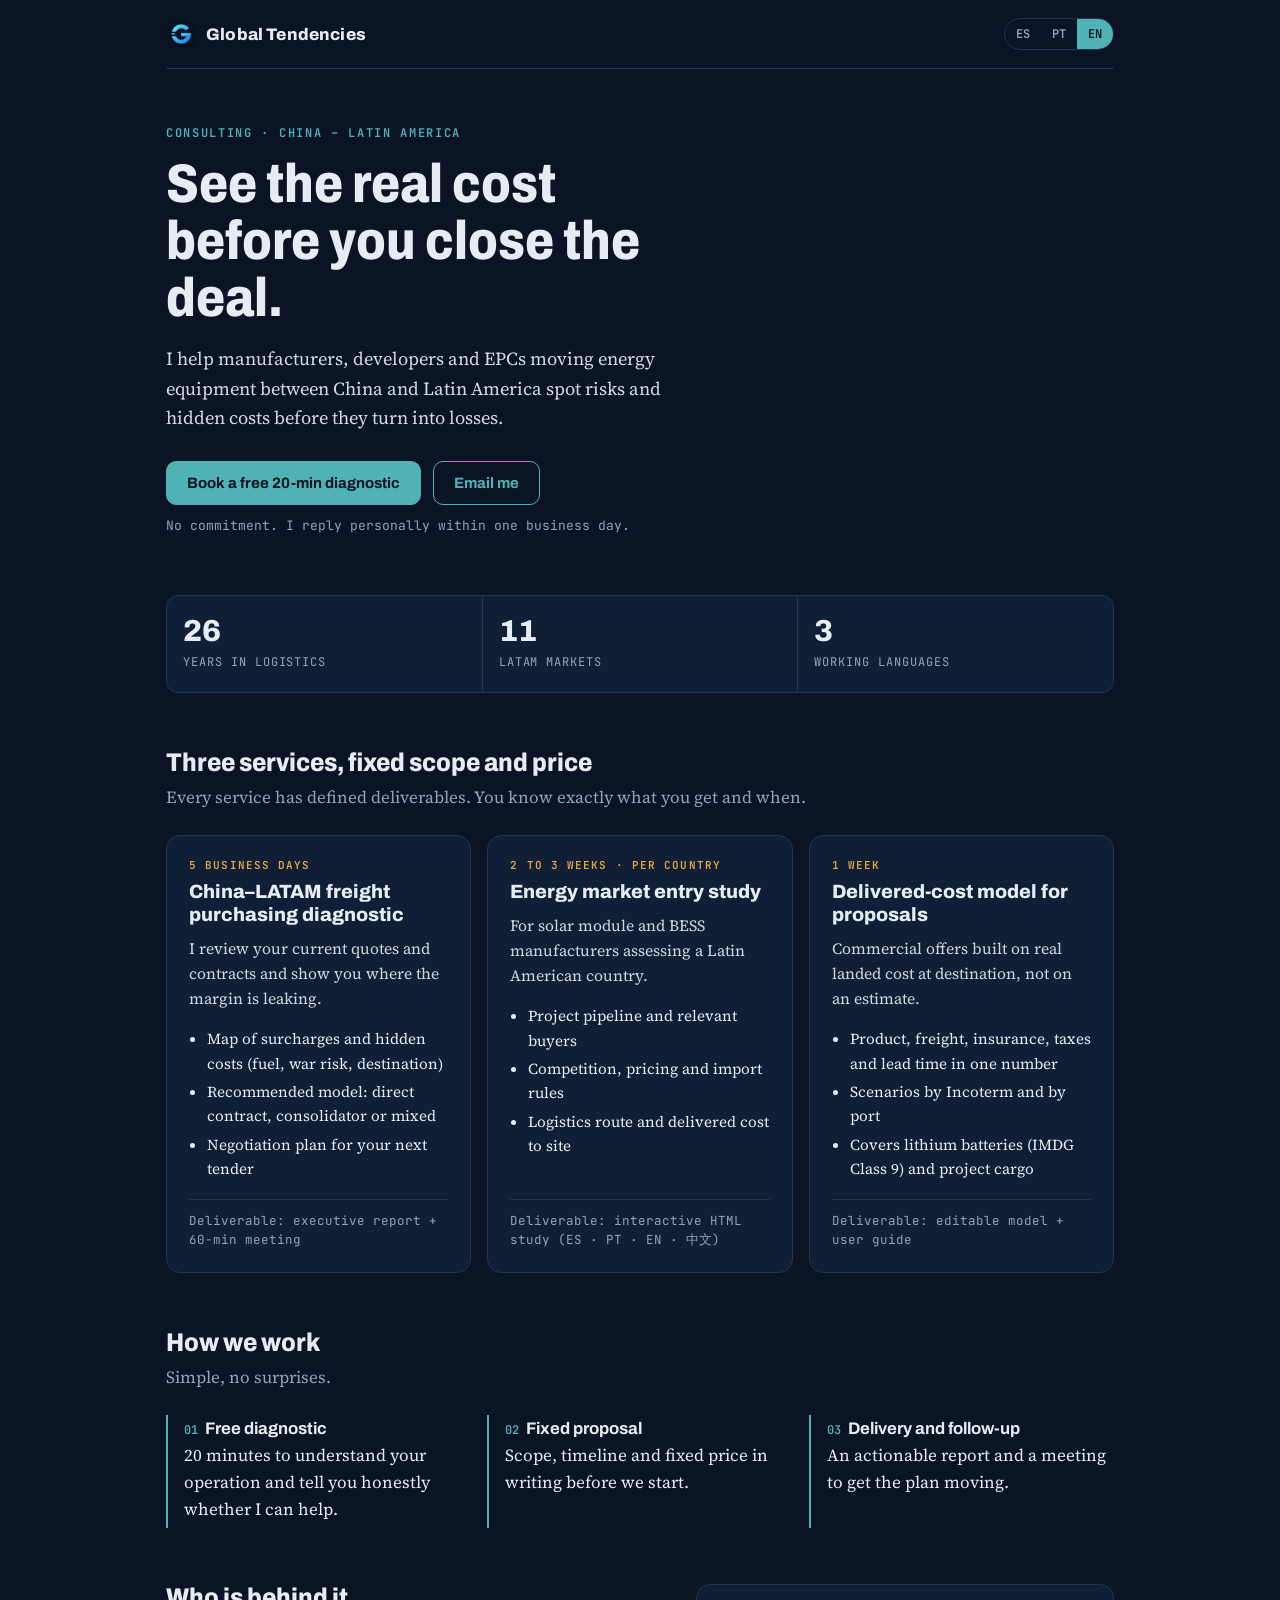
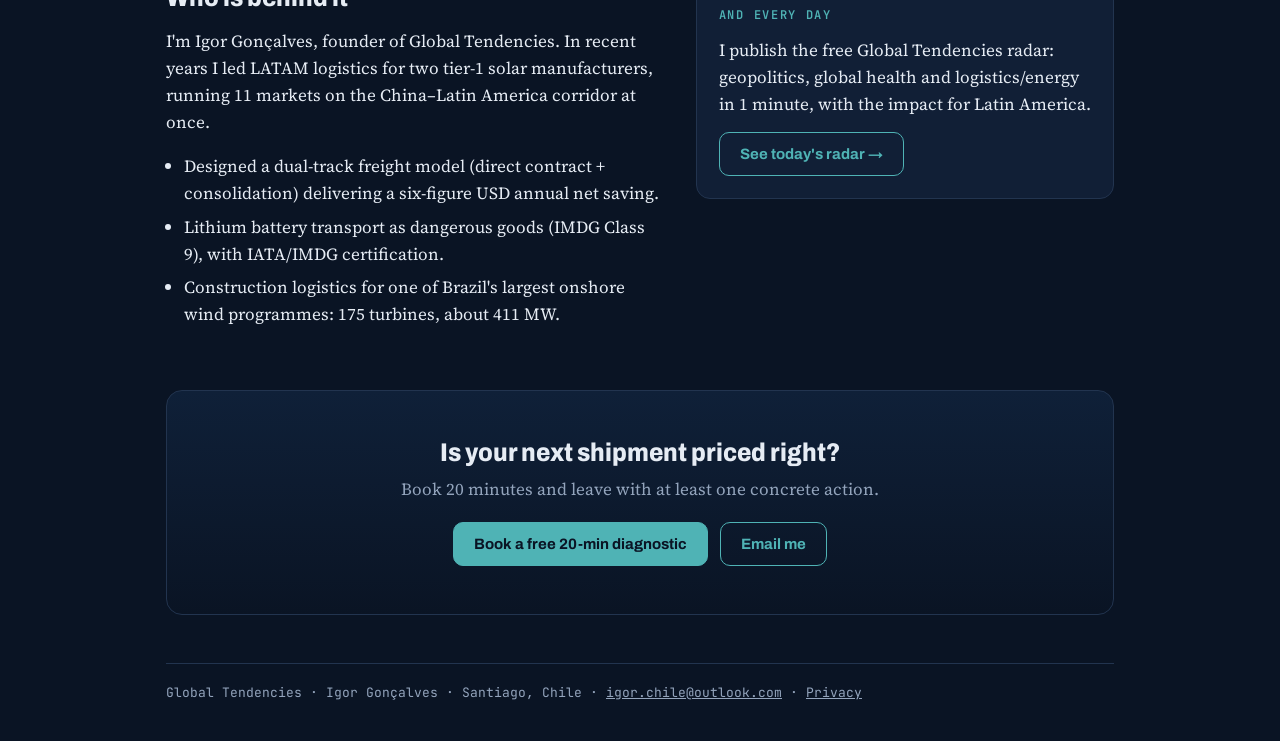
==== consultoria.html @ 0e2e1522 "Add consulting offer page (ES/PT/EN) Co-Authored-By: Claude Opus 5.5 <noreply@anthropic.com> Claude-" ====
<!doctype html>
<html lang="es">
<head>
<meta charset="utf-8">
<meta name="viewport" content="width=device-width,initial-scale=1,viewport-fit=cover">
<title>Consultoría · Global Tendencies</title>
<meta name="description" content="Consultoría en logística China–América Latina, compra de fletes y estrategia comercial en energía solar y BESS. Diagnóstico gratuito de 20 minutos.">
<link rel="canonical" href="https://globaltendencies.app/consultoria.html">
<meta property="og:type" content="website">
<meta property="og:title" content="Global Tendencies · Consultoría China–LATAM">
<meta property="og:description" content="Vea el costo real antes de cerrar. Fletes, logística y estrategia comercial en energía, con 26 años de experiencia.">
<meta property="og:url" content="https://globaltendencies.app/consultoria.html">
<meta property="og:image" content="https://globaltendencies.app/icons/og.png">
<link rel="icon" href="icons/icon_32.png">
<meta name="theme-color" content="#08131F">
<link rel="preconnect" href="https://fonts.googleapis.com">
<link rel="preconnect" href="https://fonts.gstatic.com" crossorigin>
<link rel="stylesheet" href="https://fonts.googleapis.com/css2?family=Archivo:wdth,wght@75..100,500..800&family=Source+Serif+4:opsz,wght@8..60,400;8..60,600&family=JetBrains+Mono:wght@400;600&display=swap">
<style>
:root{color-scheme:dark;--paper:#0A1424;--surface:#111F36;--rule:#22344F;--ink:#E6ECF4;--muted:#93A4BC;--accent:#4FB3B5;--accent-ink:#0A1424;--warn:#E2A847;
--display:"Archivo","Arial Narrow",Arial,sans-serif;--body:"Source Serif 4",Georgia,serif;--mono:"JetBrains Mono",ui-monospace,Menlo,Consolas,monospace}
*{box-sizing:border-box}
body{margin:0;background:var(--paper);color:var(--ink);font:17px/1.6 var(--body);-webkit-font-smoothing:antialiased}
a{color:var(--accent)}
.wrap{max-width:980px;margin:0 auto;padding:0 16px}
header{display:flex;align-items:center;justify-content:space-between;gap:12px;padding:18px 0;border-bottom:1px solid var(--rule)}
.brand{display:flex;align-items:center;gap:10px;color:var(--ink);text-decoration:none;font:800 1.05rem var(--display);letter-spacing:.01em}
.brand img{width:30px;height:30px;border-radius:7px}
.seg{display:flex;border:1px solid var(--rule);border-radius:999px;overflow:hidden}
.seg button{background:none;border:0;color:var(--muted);font:600 12px var(--mono);padding:7px 11px;cursor:pointer}
.seg button.on{background:var(--accent);color:var(--accent-ink)}
.hero{padding:56px 0 40px}
.kicker{font:600 12px var(--mono);letter-spacing:.14em;text-transform:uppercase;color:var(--accent);margin:0 0 14px}
h1{font:800 clamp(2rem,5.4vw,3.4rem)/1.05 var(--display);font-stretch:85%;margin:0 0 18px;max-width:16ch}
.lead{font-size:1.15rem;color:var(--ink);max-width:60ch;margin:0 0 28px;opacity:.92}
.cta{display:flex;flex-wrap:wrap;gap:12px}
.btn{display:inline-flex;align-items:center;gap:8px;padding:13px 20px;border-radius:10px;font:700 15px var(--display);text-decoration:none;border:1px solid var(--accent)}
.btn.p{background:var(--accent);color:var(--accent-ink)}
.btn.s{color:var(--accent)}
.note{font:13px var(--mono);color:var(--muted);margin-top:12px}
.stats{display:grid;grid-template-columns:repeat(3,1fr);gap:1px;background:var(--rule);border:1px solid var(--rule);border-radius:12px;overflow:hidden;margin:8px 0 56px}
.stats div{background:var(--surface);padding:18px 16px}
.stats b{display:block;font:800 1.9rem var(--display);color:var(--ink)}
.stats span{font:12px var(--mono);color:var(--muted);text-transform:uppercase;letter-spacing:.08em}
h2{font:800 1.6rem var(--display);font-stretch:90%;margin:0 0 8px}
.sub{color:var(--muted);margin:0 0 24px}
.offers{display:grid;grid-template-columns:repeat(3,1fr);gap:16px;margin-bottom:56px}
.card{background:var(--surface);border:1px solid var(--rule);border-radius:14px;padding:22px;display:flex;flex-direction:column}
.card .tag{font:600 11px var(--mono);color:var(--warn);letter-spacing:.1em;text-transform:uppercase}
.card h3{font:800 1.2rem/1.2 var(--display);margin:8px 0 10px}
.card p{margin:0 0 12px;font-size:.98rem;color:var(--ink);opacity:.9}
.card ul{margin:0 0 14px;padding-left:18px;font-size:.95rem}
.card li{margin:4px 0}
.card .out{margin-top:auto;border-top:1px solid var(--rule);padding-top:12px;font:12.5px/1.5 var(--mono);color:var(--muted)}
.how{display:grid;grid-template-columns:repeat(3,1fr);gap:16px;margin-bottom:56px;counter-reset:s}
.how div{border-left:2px solid var(--accent);padding:4px 0 4px 16px}
.how b{display:block;font:700 1.05rem var(--display);margin-bottom:4px}
.how b::before{counter-increment:s;content:"0" counter(s) "  ";font:600 12px var(--mono);color:var(--accent)}
.who{display:grid;grid-template-columns:1.2fr 1fr;gap:28px;align-items:start;margin-bottom:56px}
.who ul{margin:0;padding-left:18px}
.who li{margin:6px 0}
.box{background:var(--surface);border:1px solid var(--rule);border-radius:14px;padding:22px}
.final{text-align:center;padding:48px 16px;border:1px solid var(--rule);border-radius:16px;background:linear-gradient(180deg,#0F2038,#0A1424);margin-bottom:48px}
.final h2{margin-bottom:10px}
.final .cta{justify-content:center;margin-top:18px}
footer{border-top:1px solid var(--rule);padding:20px 0 40px;font:13px var(--mono);color:var(--muted)}
footer a{color:var(--muted)}
@media(max-width:820px){.offers,.how,.who{grid-template-columns:1fr}.stats{grid-template-columns:1fr 1fr 1fr}.stats b{font-size:1.5rem}}
@media(max-width:420px){.stats{grid-template-columns:1fr}}
</style>
</head>
<body>
<div class="wrap">
<header>
  <a class="brand" href="/"><img src="icons/icon_192.png" alt="">Global Tendencies</a>
  <div class="seg" role="group" aria-label="Idioma"><button data-l="es">ES</button><button data-l="pt">PT</button><button data-l="en">EN</button></div>
</header>

<section class="hero">
  <p class="kicker" data-k="kick">Consultoría · China – América Latina</p>
  <h1 data-k="h1">Vea el costo real antes de cerrar el negocio.</h1>
  <p class="lead" data-k="lead">Ayudo a fabricantes, desarrolladores y EPC que mueven equipos de energía entre China y América Latina a anticipar riesgos y costos ocultos, antes de que se conviertan en pérdida.</p>
  <div class="cta">
    <a class="btn p" id="wa" href="#" data-k="cta1">Agendar diagnóstico gratuito · 20 min</a>
    <a class="btn s" id="mail" href="#" data-k="cta2">Escribir por correo</a>
  </div>
  <p class="note" data-k="note">Sin compromiso. Respondo personalmente en menos de 24 horas hábiles.</p>
</section>

<div class="stats">
  <div><b>26</b><span data-k="s1">años en logística</span></div>
  <div><b>11</b><span data-k="s2">mercados LATAM</span></div>
  <div><b>3</b><span data-k="s3">idiomas de trabajo</span></div>
</div>

<h2 data-k="oh">Tres servicios, alcance y precio cerrados</h2>
<p class="sub" data-k="os">Cada servicio tiene entregables definidos. Usted sabe exactamente lo que recibe y cuándo.</p>
<div class="offers">
  <article class="card">
    <span class="tag" data-k="o1t">5 días hábiles</span>
    <h3 data-k="o1h">Diagnóstico de compra de fletes China–LATAM</h3>
    <p data-k="o1p">Reviso sus cotizaciones y contratos actuales y le muestro dónde se está yendo el margen.</p>
    <ul data-k="o1l"><li>Mapa de recargos y costos ocultos (combustible, riesgo de guerra, destino)</li><li>Modelo recomendado: contrato directo, consolidador o mixto</li><li>Plan de negociación para la próxima licitación</li></ul>
    <div class="out" data-k="o1o">Entrega: informe ejecutivo + reunión de 60 min</div>
  </article>
  <article class="card">
    <span class="tag" data-k="o2t">2 a 3 semanas · por país</span>
    <h3 data-k="o2h">Estudio de entrada de mercado en energía</h3>
    <p data-k="o2p">Para fabricantes de módulos solares y BESS que evalúan un país de América Latina.</p>
    <ul data-k="o2l"><li>Cartera de proyectos y compradores relevantes</li><li>Competencia, precios y reglas de importación</li><li>Ruta logística y costo entregado hasta obra</li></ul>
    <div class="out" data-k="o2o">Entrega: estudio en HTML interactivo (ES · PT · EN · 中文)</div>
  </article>
  <article class="card">
    <span class="tag" data-k="o3t">1 semana</span>
    <h3 data-k="o3h">Modelo de costo entregado para propuestas</h3>
    <p data-k="o3p">Ofertas comerciales construidas sobre el costo real puesto en destino, no sobre una estimación.</p>
    <ul data-k="o3l"><li>Producto, flete, seguros, impuestos y plazos en un solo número</li><li>Escenarios por Incoterm y por puerto</li><li>Incluye baterías de litio (IMDG Clase 9) y carga de proyecto</li></ul>
    <div class="out" data-k="o3o">Entrega: modelo editable + guía de uso</div>
  </article>
</div>

<h2 data-k="hh">Cómo trabajamos</h2>
<p class="sub" data-k="hs">Simple y sin sorpresas.</p>
<div class="how">
  <div><b data-k="h1t">Diagnóstico gratuito</b><span data-k="h1p">20 minutos para entender su operación y decir con honestidad si puedo ayudar.</span></div>
  <div><b data-k="h2t">Propuesta cerrada</b><span data-k="h2p">Alcance, plazo y precio fijo por escrito, antes de empezar.</span></div>
  <div><b data-k="h3t">Entrega y seguimiento</b><span data-k="h3p">Informe accionable y una reunión para dejar el plan en marcha.</span></div>
</div>

<div class="who">
  <div>
    <h2 data-k="wh">Quién está detrás</h2>
    <p data-k="wp">Soy Igor Gonçalves, fundador de Global Tendencies. En los últimos años lideré la logística LATAM de dos fabricantes solares tier-1, con operaciones simultáneas en 11 mercados del corredor China–América Latina.</p>
    <ul data-k="wl"><li>Diseñé un modelo dual de fletes (contrato directo + consolidación) con ahorro anual neto de seis cifras en USD.</li><li>Transporte de baterías de litio como carga peligrosa (IMDG Clase 9), con certificación IATA/IMDG.</li><li>Logística de construcción de uno de los mayores programas eólicos terrestres de Brasil: 175 aerogeneradores, cerca de 411 MW.</li></ul>
  </div>
  <div class="box">
    <p class="kicker" data-k="rk">Además, cada día</p>
    <p data-k="rp" style="margin:0 0 14px">Publico gratis el radar Global Tendencies: geopolítica, salud global y logística/energía en 1 minuto, con el impacto para América Latina.</p>
    <a class="btn s" href="/" data-k="rb">Ver el radar de hoy →</a>
  </div>
</div>

<section class="final">
  <h2 data-k="fh">¿Su próximo embarque está bien cotizado?</h2>
  <p class="sub" style="margin:0" data-k="fp">Agende 20 minutos y salga con al menos una acción concreta.</p>
  <div class="cta">
    <a class="btn p" id="wa2" href="#" data-k="cta1">Agendar diagnóstico gratuito · 20 min</a>
    <a class="btn s" id="mail2" href="#" data-k="cta2">Escribir por correo</a>
  </div>
</section>

<footer>Global Tendencies · Igor Gonçalves · Santiago, Chile · <a href="mailto:igor.chile@outlook.com">igor.chile@outlook.com</a> · <a href="privacidad.html" data-k="priv">Privacidad</a></footer>
</div>

<script>
(function(){
var PHONE="56956443773", MAIL="igor.chile@outlook.com";
var T={
es:{},
pt:{kick:"Consultoria · China – América Latina",h1:"Veja o custo real antes de fechar o negócio.",lead:"Ajudo fabricantes, desenvolvedores e EPCs que movem equipamentos de energia entre a China e a América Latina a antecipar riscos e custos ocultos, antes que virem prejuízo.",cta1:"Agendar diagnóstico gratuito · 20 min",cta2:"Escrever por e-mail",note:"Sem compromisso. Respondo pessoalmente em até 24 horas úteis.",s1:"anos em logística",s2:"mercados LATAM",s3:"idiomas de trabalho",oh:"Três serviços, escopo e preço fechados",os:"Cada serviço tem entregas definidas. Você sabe exatamente o que recebe e quando.",o1t:"5 dias úteis",o1h:"Diagnóstico de compra de fretes China–LATAM",o1p:"Reviso suas cotações e contratos atuais e mostro onde a margem está indo embora.",o1l:"<li>Mapa de sobretaxas e custos ocultos (combustível, risco de guerra, destino)</li><li>Modelo recomendado: contrato direto, consolidador ou misto</li><li>Plano de negociação para a próxima concorrência</li>",o1o:"Entrega: relatório executivo + reunião de 60 min",o2t:"2 a 3 semanas · por país",o2h:"Estudo de entrada de mercado em energia",o2p:"Para fabricantes de módulos solares e BESS que avaliam um país da América Latina.",o2l:"<li>Carteira de projetos e compradores relevantes</li><li>Concorrência, preços e regras de importação</li><li>Rota logística e custo entregue até a obra</li>",o2o:"Entrega: estudo em HTML interativo (ES · PT · EN · 中文)",o3t:"1 semana",o3h:"Modelo de custo entregue para propostas",o3p:"Ofertas comerciais construídas sobre o custo real no destino, não sobre uma estimativa.",o3l:"<li>Produto, frete, seguros, impostos e prazos em um só número</li><li>Cenários por Incoterm e por porto</li><li>Inclui baterias de lítio (IMDG Classe 9) e carga de projeto</li>",o3o:"Entrega: modelo editável + guia de uso",hh:"Como trabalhamos",hs:"Simples e sem surpresas.",h1t:"Diagnóstico gratuito",h1p:"20 minutos para entender sua operação e dizer com honestidade se posso ajudar.",h2t:"Proposta fechada",h2p:"Escopo, prazo e preço fixo por escrito, antes de começar.",h3t:"Entrega e acompanhamento",h3p:"Relatório acionável e uma reunião para colocar o plano em marcha.",wh:"Quem está por trás",wp:"Sou Igor Gonçalves, fundador da Global Tendencies. Nos últimos anos liderei a logística LATAM de dois fabricantes solares tier-1, com operações simultâneas em 11 mercados do corredor China–América Latina.",wl:"<li>Desenhei um modelo duplo de fretes (contrato direto + consolidação) com economia anual líquida de seis dígitos em USD.</li><li>Transporte de baterias de lítio como carga perigosa (IMDG Classe 9), com certificação IATA/IMDG.</li><li>Logística de construção de um dos maiores programas eólicos terrestres do Brasil: 175 aerogeradores, cerca de 411 MW.</li>",rk:"E, todos os dias",rp:"Publico de graça o radar Global Tendencies: geopolítica, saúde global e logística/energia em 1 minuto, com o impacto para a América Latina.",rb:"Ver o radar de hoje →",fh:"Seu próximo embarque está bem cotado?",fp:"Agende 20 minutos e saia com pelo menos uma ação concreta.",priv:"Privacidade"},
en:{kick:"Consulting · China – Latin America",h1:"See the real cost before you close the deal.",lead:"I help manufacturers, developers and EPCs moving energy equipment between China and Latin America spot risks and hidden costs before they turn into losses.",cta1:"Book a free 20-min diagnostic",cta2:"Email me",note:"No commitment. I reply personally within one business day.",s1:"years in logistics",s2:"LATAM markets",s3:"working languages",oh:"Three services, fixed scope and price",os:"Every service has defined deliverables. You know exactly what you get and when.",o1t:"5 business days",o1h:"China–LATAM freight purchasing diagnostic",o1p:"I review your current quotes and contracts and show you where the margin is leaking.",o1l:"<li>Map of surcharges and hidden costs (fuel, war risk, destination)</li><li>Recommended model: direct contract, consolidator or mixed</li><li>Negotiation plan for your next tender</li>",o1o:"Deliverable: executive report + 60-min meeting",o2t:"2 to 3 weeks · per country",o2h:"Energy market entry study",o2p:"For solar module and BESS manufacturers assessing a Latin American country.",o2l:"<li>Project pipeline and relevant buyers</li><li>Competition, pricing and import rules</li><li>Logistics route and delivered cost to site</li>",o2o:"Deliverable: interactive HTML study (ES · PT · EN · 中文)",o3t:"1 week",o3h:"Delivered-cost model for proposals",o3p:"Commercial offers built on real landed cost at destination, not on an estimate.",o3l:"<li>Product, freight, insurance, taxes and lead time in one number</li><li>Scenarios by Incoterm and by port</li><li>Covers lithium batteries (IMDG Class 9) and project cargo</li>",o3o:"Deliverable: editable model + user guide",hh:"How we work",hs:"Simple, no surprises.",h1t:"Free diagnostic",h1p:"20 minutes to understand your operation and tell you honestly whether I can help.",h2t:"Fixed proposal",h2p:"Scope, timeline and fixed price in writing before we start.",h3t:"Delivery and follow-up",h3p:"An actionable report and a meeting to get the plan moving.",wh:"Who is behind it",wp:"I'm Igor Gonçalves, founder of Global Tendencies. In recent years I led LATAM logistics for two tier-1 solar manufacturers, running 11 markets on the China–Latin America corridor at once.",wl:"<li>Designed a dual-track freight model (direct contract + consolidation) delivering a six-figure USD annual net saving.</li><li>Lithium battery transport as dangerous goods (IMDG Class 9), with IATA/IMDG certification.</li><li>Construction logistics for one of Brazil's largest onshore wind programmes: 175 turbines, about 411 MW.</li>",rk:"And every day",rp:"I publish the free Global Tendencies radar: geopolitics, global health and logistics/energy in 1 minute, with the impact for Latin America.",rb:"See today's radar →",fh:"Is your next shipment priced right?",fp:"Book 20 minutes and leave with at least one concrete action.",priv:"Privacy"}
};
var MSG={es:"Hola Igor, vi la página de consultoría de Global Tendencies y me gustaría agendar el diagnóstico gratuito de 20 minutos.",pt:"Olá Igor, vi a página de consultoria da Global Tendencies e gostaria de agendar o diagnóstico gratuito de 20 minutos.",en:"Hi Igor, I saw the Global Tendencies consulting page and would like to book the free 20-minute diagnostic."};
var SUBJ={es:"Diagnóstico gratuito · Global Tendencies",pt:"Diagnóstico gratuito · Global Tendencies",en:"Free diagnostic · Global Tendencies"};
var els=document.querySelectorAll("[data-k]");
els.forEach(function(e){T.es[e.getAttribute("data-k")]=e.innerHTML;});
function set(l){
  if(!T[l])l="es";
  els.forEach(function(e){var v=T[l][e.getAttribute("data-k")];if(v!=null)e.innerHTML=v;});
  document.documentElement.lang=l;
  var wa="https://wa.me/"+PHONE+"?text="+encodeURIComponent(MSG[l]);
  var ml="mailto:"+MAIL+"?subject="+encodeURIComponent(SUBJ[l])+"&body="+encodeURIComponent(MSG[l]);
  ["wa","wa2"].forEach(function(i){var a=document.getElementById(i);a.href=wa;a.target="_blank";a.rel="noopener";});
  ["mail","mail2"].forEach(function(i){document.getElementById(i).href=ml;});
  document.querySelectorAll(".seg button").forEach(function(b){b.classList.toggle("on",b.getAttribute("data-l")===l);});
  try{localStorage.setItem("mt-lang",l)}catch(e){}
}
document.querySelector(".seg").addEventListener("click",function(e){var l=e.target.getAttribute("data-l");if(l)set(l);});
var q=new URLSearchParams(location.search).get("lang"),s=null;try{s=localStorage.getItem("mt-lang")}catch(e){}
set(q||((s==="pt"||s==="en"||s==="es")?s:((navigator.language||"es").slice(0,2))));
})();
</script>
</body>
</html>
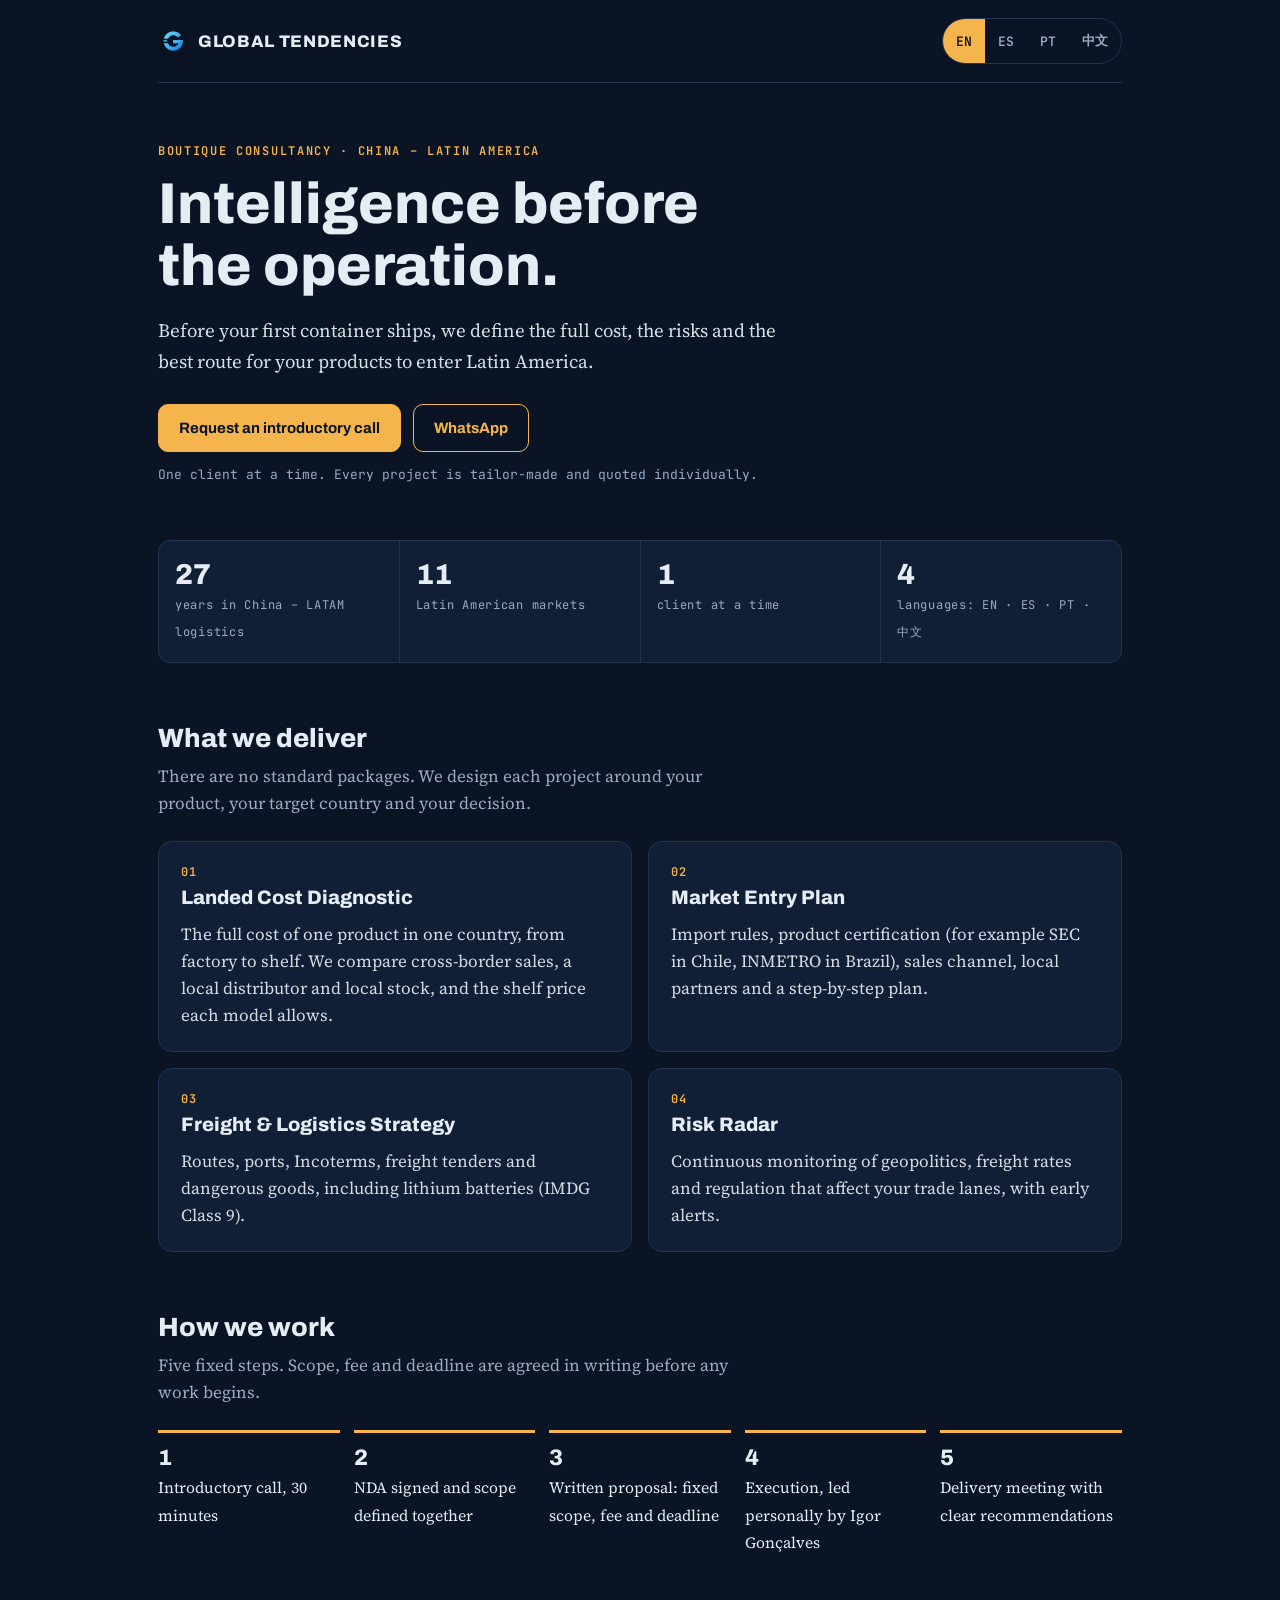
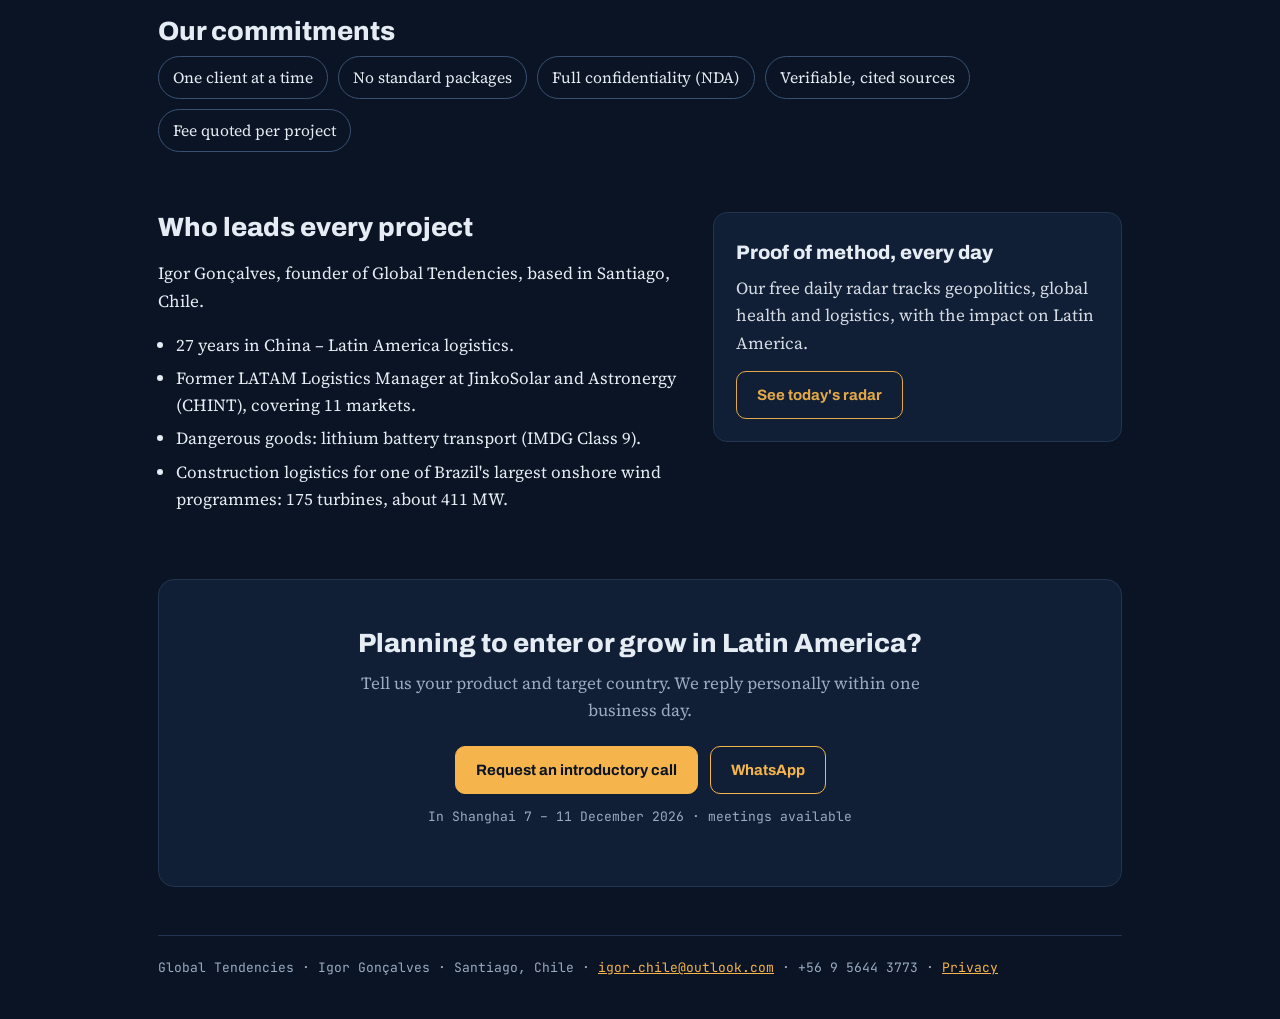
==== commit 663a498b: "Consultoría: página boutique EN/ES/PT/中文 Co-Authored-By: Claude Opus 5.5 <noreply@anthropic.com> Cla" ====
--- a/consultoria.html
+++ b/consultoria.html
@@ -1,183 +1,190 @@
 <!doctype html>
-<html lang="es">
+<html lang="en">
 <head>
 <meta charset="utf-8">
 <meta name="viewport" content="width=device-width,initial-scale=1,viewport-fit=cover">
-<title>Consultoría · Global Tendencies</title>
-<meta name="description" content="Consultoría en logística China–América Latina, compra de fletes y estrategia comercial en energía solar y BESS. Diagnóstico gratuito de 20 minutos.">
-<link rel="canonical" href="https://globaltendencies.app/consultoria.html">
+<title>Consulting · Global Tendencies</title>
+<meta name="description" content="Boutique consultancy for the China–Latin America corridor: landed cost, market entry, freight strategy and risk monitoring. One client at a time, tailor-made. EN · ES · PT · 中文.">
+<link rel="canonical" href="https://globaltendencies.app/consultoria">
 <meta property="og:type" content="website">
-<meta property="og:title" content="Global Tendencies · Consultoría China–LATAM">
-<meta property="og:description" content="Vea el costo real antes de cerrar. Fletes, logística y estrategia comercial en energía, con 26 años de experiencia.">
-<meta property="og:url" content="https://globaltendencies.app/consultoria.html">
+<meta property="og:title" content="Global Tendencies · Intelligence before the operation">
+<meta property="og:description" content="Boutique consultancy, China – Latin America. Cost, risk and route defined before your first container ships.">
+<meta property="og:url" content="https://globaltendencies.app/consultoria">
 <meta property="og:image" content="https://globaltendencies.app/icons/og.png">
 <link rel="icon" href="icons/icon_32.png">
 <meta name="theme-color" content="#08131F">
 <link rel="preconnect" href="https://fonts.googleapis.com">
 <link rel="preconnect" href="https://fonts.gstatic.com" crossorigin>
-<link rel="stylesheet" href="https://fonts.googleapis.com/css2?family=Archivo:wdth,wght@75..100,500..800&family=Source+Serif+4:opsz,wght@8..60,400;8..60,600&family=JetBrains+Mono:wght@400;600&display=swap">
+<link rel="stylesheet" href="https://fonts.googleapis.com/css2?family=Archivo:wdth,wght@75..100,500..800&family=Source+Serif+4:opsz,wght@8..60,400;8..60,600&family=JetBrains+Mono:wght@400;600&family=Noto+Sans+SC:wght@400;700&display=swap">
 <style>
-:root{color-scheme:dark;--paper:#0A1424;--surface:#111F36;--rule:#22344F;--ink:#E6ECF4;--muted:#93A4BC;--accent:#4FB3B5;--accent-ink:#0A1424;--warn:#E2A847;
+:root{color-scheme:dark;--paper:#0A1424;--surface:#111F36;--rule:#22344F;--ink:#E6ECF4;--muted:#9AABC2;--accent:#F5B44C;--accent-ink:#0A1424;
 --display:"Archivo","Arial Narrow",Arial,sans-serif;--body:"Source Serif 4",Georgia,serif;--mono:"JetBrains Mono",ui-monospace,Menlo,Consolas,monospace}
+html[lang="zh-CN"]{--display:"Noto Sans SC","Archivo",sans-serif;--body:"Noto Sans SC",Georgia,serif}
 *{box-sizing:border-box}
 body{margin:0;background:var(--paper);color:var(--ink);font:17px/1.6 var(--body);-webkit-font-smoothing:antialiased}
 a{color:var(--accent)}
-.wrap{max-width:980px;margin:0 auto;padding:0 16px}
-header{display:flex;align-items:center;justify-content:space-between;gap:12px;padding:18px 0;border-bottom:1px solid var(--rule)}
-.brand{display:flex;align-items:center;gap:10px;color:var(--ink);text-decoration:none;font:800 1.05rem var(--display);letter-spacing:.01em}
+.wrap{max-width:1000px;margin:0 auto;padding:0 18px}
+header{display:flex;flex-wrap:wrap;align-items:center;justify-content:space-between;gap:12px;padding:18px 0;border-bottom:1px solid var(--rule)}
+.brand{display:flex;align-items:center;gap:10px;color:var(--ink);text-decoration:none;font:800 1.05rem "Archivo",sans-serif;letter-spacing:.04em}
 .brand img{width:30px;height:30px;border-radius:7px}
 .seg{display:flex;border:1px solid var(--rule);border-radius:999px;overflow:hidden}
-.seg button{background:none;border:0;color:var(--muted);font:600 12px var(--mono);padding:7px 11px;cursor:pointer}
+.seg button{background:none;border:0;color:var(--muted);font:600 13px var(--mono);padding:10px 13px;cursor:pointer;min-height:44px}
 .seg button.on{background:var(--accent);color:var(--accent-ink)}
-.hero{padding:56px 0 40px}
+.hero{padding:60px 0 44px}
 .kicker{font:600 12px var(--mono);letter-spacing:.14em;text-transform:uppercase;color:var(--accent);margin:0 0 14px}
-h1{font:800 clamp(2rem,5.4vw,3.4rem)/1.05 var(--display);font-stretch:85%;margin:0 0 18px;max-width:16ch}
-.lead{font-size:1.15rem;color:var(--ink);max-width:60ch;margin:0 0 28px;opacity:.92}
+h1{font:800 clamp(2.1rem,5.6vw,3.6rem)/1.08 var(--display);margin:0 0 18px;max-width:18ch;text-wrap:balance}
+.lead{font-size:1.18rem;max-width:62ch;margin:0 0 28px;opacity:.94}
 .cta{display:flex;flex-wrap:wrap;gap:12px}
-.btn{display:inline-flex;align-items:center;gap:8px;padding:13px 20px;border-radius:10px;font:700 15px var(--display);text-decoration:none;border:1px solid var(--accent)}
+.btn{display:inline-flex;align-items:center;min-height:48px;padding:13px 20px;border-radius:10px;font:700 15px var(--display);text-decoration:none;border:1px solid var(--accent)}
 .btn.p{background:var(--accent);color:var(--accent-ink)}
 .btn.s{color:var(--accent)}
-.note{font:13px var(--mono);color:var(--muted);margin-top:12px}
-.stats{display:grid;grid-template-columns:repeat(3,1fr);gap:1px;background:var(--rule);border:1px solid var(--rule);border-radius:12px;overflow:hidden;margin:8px 0 56px}
+.note{font:13px var(--mono);color:var(--muted);margin-top:14px}
+.stats{display:grid;grid-template-columns:repeat(4,minmax(0,1fr));gap:1px;background:var(--rule);border:1px solid var(--rule);border-radius:12px;overflow:hidden;margin:0 0 60px}
 .stats div{background:var(--surface);padding:18px 16px}
-.stats b{display:block;font:800 1.9rem var(--display);color:var(--ink)}
-.stats span{font:12px var(--mono);color:var(--muted);text-transform:uppercase;letter-spacing:.08em}
-h2{font:800 1.6rem var(--display);font-stretch:90%;margin:0 0 8px}
-.sub{color:var(--muted);margin:0 0 24px}
-.offers{display:grid;grid-template-columns:repeat(3,1fr);gap:16px;margin-bottom:56px}
-.card{background:var(--surface);border:1px solid var(--rule);border-radius:14px;padding:22px;display:flex;flex-direction:column}
-.card .tag{font:600 11px var(--mono);color:var(--warn);letter-spacing:.1em;text-transform:uppercase}
-.card h3{font:800 1.2rem/1.2 var(--display);margin:8px 0 10px}
-.card p{margin:0 0 12px;font-size:.98rem;color:var(--ink);opacity:.9}
-.card ul{margin:0 0 14px;padding-left:18px;font-size:.95rem}
-.card li{margin:4px 0}
-.card .out{margin-top:auto;border-top:1px solid var(--rule);padding-top:12px;font:12.5px/1.5 var(--mono);color:var(--muted)}
-.how{display:grid;grid-template-columns:repeat(3,1fr);gap:16px;margin-bottom:56px;counter-reset:s}
-.how div{border-left:2px solid var(--accent);padding:4px 0 4px 16px}
-.how b{display:block;font:700 1.05rem var(--display);margin-bottom:4px}
-.how b::before{counter-increment:s;content:"0" counter(s) "  ";font:600 12px var(--mono);color:var(--accent)}
-.who{display:grid;grid-template-columns:1.2fr 1fr;gap:28px;align-items:start;margin-bottom:56px}
+.stats b{display:block;font:800 1.8rem "Archivo",sans-serif}
+.stats span{font:12px var(--mono);color:var(--muted);letter-spacing:.06em}
+section{margin-bottom:60px}
+h2{font:800 1.65rem/1.2 var(--display);margin:0 0 8px}
+.sub{color:var(--muted);margin:0 0 24px;max-width:66ch}
+.grid2{display:grid;grid-template-columns:repeat(2,minmax(0,1fr));gap:16px}
+.card{background:var(--surface);border:1px solid var(--rule);border-radius:14px;padding:22px}
+.card .n{font:600 12px var(--mono);color:var(--accent);letter-spacing:.1em}
+.card h3{font:800 1.22rem/1.25 var(--display);margin:6px 0 10px}
+.card p{margin:0;opacity:.92}
+.steps{display:grid;grid-template-columns:repeat(5,minmax(0,1fr));gap:14px;list-style:none;margin:0;padding:0}
+.steps li{border-top:3px solid var(--accent);padding-top:12px}
+.steps b{display:block;font:800 1.4rem "Archivo",sans-serif;margin-bottom:4px}
+.steps span{font-size:.98rem}
+.pills{display:flex;flex-wrap:wrap;gap:10px}
+.pills span{border:1px solid #3A5172;border-radius:999px;padding:8px 14px;font-size:.98rem}
+.who{display:grid;grid-template-columns:1.3fr 1fr;gap:24px;align-items:start}
 .who ul{margin:0;padding-left:18px}
 .who li{margin:6px 0}
-.box{background:var(--surface);border:1px solid var(--rule);border-radius:14px;padding:22px}
-.final{text-align:center;padding:48px 16px;border:1px solid var(--rule);border-radius:16px;background:linear-gradient(180deg,#0F2038,#0A1424);margin-bottom:48px}
+.final{text-align:center;padding:48px 18px;border:1px solid var(--rule);border-radius:16px;background:var(--surface);margin-bottom:48px}
 .final h2{margin-bottom:10px}
-.final .cta{justify-content:center;margin-top:18px}
-footer{border-top:1px solid var(--rule);padding:20px 0 40px;font:13px var(--mono);color:var(--muted)}
-footer a{color:var(--muted)}
-@media(max-width:820px){.offers,.how,.who{grid-template-columns:1fr}.stats{grid-template-columns:1fr 1fr 1fr}.stats b{font-size:1.5rem}}
-@media(max-width:420px){.stats{grid-template-columns:1fr}}
+.final .cta{justify-content:center}
+footer{border-top:1px solid var(--rule);padding:22px 0 40px;font:13px/1.6 var(--mono);color:var(--muted)}
+@media (max-width:820px){.grid2,.who{grid-template-columns:1fr}.steps{grid-template-columns:1fr 1fr}.stats{grid-template-columns:1fr 1fr}}
+@media (max-width:480px){.steps{grid-template-columns:1fr}}
 </style>
 </head>
 <body>
 <div class="wrap">
 <header>
-  <a class="brand" href="/"><img src="icons/icon_192.png" alt="">Global Tendencies</a>
-  <div class="seg" role="group" aria-label="Idioma"><button data-l="es">ES</button><button data-l="pt">PT</button><button data-l="en">EN</button></div>
+  <a class="brand" href="/"><img src="icons/icon_192.png" alt="">GLOBAL TENDENCIES</a>
+  <div class="seg" role="group" aria-label="Language"><button data-l="en">EN</button><button data-l="es">ES</button><button data-l="pt">PT</button><button data-l="zh">中文</button></div>
 </header>
 
-<section class="hero">
-  <p class="kicker" data-k="kick">Consultoría · China – América Latina</p>
-  <h1 data-k="h1">Vea el costo real antes de cerrar el negocio.</h1>
-  <p class="lead" data-k="lead">Ayudo a fabricantes, desarrolladores y EPC que mueven equipos de energía entre China y América Latina a anticipar riesgos y costos ocultos, antes de que se conviertan en pérdida.</p>
+<main>
+<div class="hero">
+  <p class="kicker" data-k="kick">Boutique consultancy · China – Latin America</p>
+  <h1 data-k="h1">Intelligence before the operation.</h1>
+  <p class="lead" data-k="lead">Before your first container ships, we define the full cost, the risks and the best route for your products to enter Latin America.</p>
   <div class="cta">
-    <a class="btn p" id="wa" href="#" data-k="cta1">Agendar diagnóstico gratuito · 20 min</a>
-    <a class="btn s" id="mail" href="#" data-k="cta2">Escribir por correo</a>
+    <a class="btn p mail" href="#" data-k="cta1">Request an introductory call</a>
+    <a class="btn s wa" href="#" data-k="cta2">WhatsApp</a>
   </div>
-  <p class="note" data-k="note">Sin compromiso. Respondo personalmente en menos de 24 horas hábiles.</p>
-</section>
+  <p class="note" data-k="note">One client at a time. Every project is tailor-made and quoted individually.</p>
+</div>
 
 <div class="stats">
-  <div><b>26</b><span data-k="s1">años en logística</span></div>
-  <div><b>11</b><span data-k="s2">mercados LATAM</span></div>
-  <div><b>3</b><span data-k="s3">idiomas de trabajo</span></div>
+  <div><b>27</b><span data-k="s1">years in China – LATAM logistics</span></div>
+  <div><b>11</b><span data-k="s2">Latin American markets</span></div>
+  <div><b>1</b><span data-k="s3">client at a time</span></div>
+  <div><b>4</b><span data-k="s4">languages: EN · ES · PT · 中文</span></div>
 </div>
 
-<h2 data-k="oh">Tres servicios, alcance y precio cerrados</h2>
-<p class="sub" data-k="os">Cada servicio tiene entregables definidos. Usted sabe exactamente lo que recibe y cuándo.</p>
-<div class="offers">
-  <article class="card">
-    <span class="tag" data-k="o1t">5 días hábiles</span>
-    <h3 data-k="o1h">Diagnóstico de compra de fletes China–LATAM</h3>
-    <p data-k="o1p">Reviso sus cotizaciones y contratos actuales y le muestro dónde se está yendo el margen.</p>
-    <ul data-k="o1l"><li>Mapa de recargos y costos ocultos (combustible, riesgo de guerra, destino)</li><li>Modelo recomendado: contrato directo, consolidador o mixto</li><li>Plan de negociación para la próxima licitación</li></ul>
-    <div class="out" data-k="o1o">Entrega: informe ejecutivo + reunión de 60 min</div>
-  </article>
-  <article class="card">
-    <span class="tag" data-k="o2t">2 a 3 semanas · por país</span>
-    <h3 data-k="o2h">Estudio de entrada de mercado en energía</h3>
-    <p data-k="o2p">Para fabricantes de módulos solares y BESS que evalúan un país de América Latina.</p>
-    <ul data-k="o2l"><li>Cartera de proyectos y compradores relevantes</li><li>Competencia, precios y reglas de importación</li><li>Ruta logística y costo entregado hasta obra</li></ul>
-    <div class="out" data-k="o2o">Entrega: estudio en HTML interactivo (ES · PT · EN · 中文)</div>
-  </article>
-  <article class="card">
-    <span class="tag" data-k="o3t">1 semana</span>
-    <h3 data-k="o3h">Modelo de costo entregado para propuestas</h3>
-    <p data-k="o3p">Ofertas comerciales construidas sobre el costo real puesto en destino, no sobre una estimación.</p>
-    <ul data-k="o3l"><li>Producto, flete, seguros, impuestos y plazos en un solo número</li><li>Escenarios por Incoterm y por puerto</li><li>Incluye baterías de litio (IMDG Clase 9) y carga de proyecto</li></ul>
-    <div class="out" data-k="o3o">Entrega: modelo editable + guía de uso</div>
-  </article>
-</div>
-
-<h2 data-k="hh">Cómo trabajamos</h2>
-<p class="sub" data-k="hs">Simple y sin sorpresas.</p>
-<div class="how">
-  <div><b data-k="h1t">Diagnóstico gratuito</b><span data-k="h1p">20 minutos para entender su operación y decir con honestidad si puedo ayudar.</span></div>
-  <div><b data-k="h2t">Propuesta cerrada</b><span data-k="h2p">Alcance, plazo y precio fijo por escrito, antes de empezar.</span></div>
-  <div><b data-k="h3t">Entrega y seguimiento</b><span data-k="h3p">Informe accionable y una reunión para dejar el plan en marcha.</span></div>
-</div>
-
-<div class="who">
-  <div>
-    <h2 data-k="wh">Quién está detrás</h2>
-    <p data-k="wp">Soy Igor Gonçalves, fundador de Global Tendencies. En los últimos años lideré la logística LATAM de dos fabricantes solares tier-1, con operaciones simultáneas en 11 mercados del corredor China–América Latina.</p>
-    <ul data-k="wl"><li>Diseñé un modelo dual de fletes (contrato directo + consolidación) con ahorro anual neto de seis cifras en USD.</li><li>Transporte de baterías de litio como carga peligrosa (IMDG Clase 9), con certificación IATA/IMDG.</li><li>Logística de construcción de uno de los mayores programas eólicos terrestres de Brasil: 175 aerogeneradores, cerca de 411 MW.</li></ul>
-  </div>
-  <div class="box">
-    <p class="kicker" data-k="rk">Además, cada día</p>
-    <p data-k="rp" style="margin:0 0 14px">Publico gratis el radar Global Tendencies: geopolítica, salud global y logística/energía en 1 minuto, con el impacto para América Latina.</p>
-    <a class="btn s" href="/" data-k="rb">Ver el radar de hoy →</a>
-  </div>
-</div>
-
-<section class="final">
-  <h2 data-k="fh">¿Su próximo embarque está bien cotizado?</h2>
-  <p class="sub" style="margin:0" data-k="fp">Agende 20 minutos y salga con al menos una acción concreta.</p>
-  <div class="cta">
-    <a class="btn p" id="wa2" href="#" data-k="cta1">Agendar diagnóstico gratuito · 20 min</a>
-    <a class="btn s" id="mail2" href="#" data-k="cta2">Escribir por correo</a>
+<section>
+  <h2 data-k="svc">What we deliver</h2>
+  <p class="sub" data-k="svcsub">There are no standard packages. We design each project around your product, your target country and your decision.</p>
+  <div class="grid2">
+    <div class="card"><div class="n">01</div><h3 data-k="c1t">Landed Cost Diagnostic</h3><p data-k="c1">The full cost of one product in one country, from factory to shelf. We compare cross-border sales, a local distributor and local stock, and the shelf price each model allows.</p></div>
+    <div class="card"><div class="n">02</div><h3 data-k="c2t">Market Entry Plan</h3><p data-k="c2">Import rules, product certification (for example SEC in Chile, INMETRO in Brazil), sales channel, local partners and a step-by-step plan.</p></div>
+    <div class="card"><div class="n">03</div><h3 data-k="c3t">Freight &amp; Logistics Strategy</h3><p data-k="c3">Routes, ports, Incoterms, freight tenders and dangerous goods, including lithium batteries (IMDG Class 9).</p></div>
+    <div class="card"><div class="n">04</div><h3 data-k="c4t">Risk Radar</h3><p data-k="c4">Continuous monitoring of geopolitics, freight rates and regulation that affect your trade lanes, with early alerts.</p></div>
   </div>
 </section>
 
-<footer>Global Tendencies · Igor Gonçalves · Santiago, Chile · <a href="mailto:igor.chile@outlook.com">igor.chile@outlook.com</a> · <a href="privacidad.html" data-k="priv">Privacidad</a></footer>
+<section>
+  <h2 data-k="how">How we work</h2>
+  <p class="sub" data-k="howsub">Five fixed steps. Scope, fee and deadline are agreed in writing before any work begins.</p>
+  <ol class="steps">
+    <li><b>1</b><span data-k="p1">Introductory call, 30 minutes</span></li>
+    <li><b>2</b><span data-k="p2">NDA signed and scope defined together</span></li>
+    <li><b>3</b><span data-k="p3">Written proposal: fixed scope, fee and deadline</span></li>
+    <li><b>4</b><span data-k="p4">Execution, led personally by Igor Gonçalves</span></li>
+    <li><b>5</b><span data-k="p5">Delivery meeting with clear recommendations</span></li>
+  </ol>
+</section>
+
+<section>
+  <h2 data-k="com">Our commitments</h2>
+  <div class="pills">
+    <span data-k="m1">One client at a time</span>
+    <span data-k="m2">No standard packages</span>
+    <span data-k="m3">Full confidentiality (NDA)</span>
+    <span data-k="m4">Verifiable, cited sources</span>
+    <span data-k="m5">Fee quoted per project</span>
+  </div>
+</section>
+
+<section class="who">
+  <div>
+    <h2 data-k="whot">Who leads every project</h2>
+    <p data-k="whop">Igor Gonçalves, founder of Global Tendencies, based in Santiago, Chile.</p>
+    <ul>
+      <li data-k="w1">27 years in China – Latin America logistics.</li>
+      <li data-k="w2">Former LATAM Logistics Manager at JinkoSolar and Astronergy (CHINT), covering 11 markets.</li>
+      <li data-k="w3">Dangerous goods: lithium battery transport (IMDG Class 9).</li>
+      <li data-k="w4">Construction logistics for one of Brazil's largest onshore wind programmes: 175 turbines, about 411 MW.</li>
+    </ul>
+  </div>
+  <div class="card">
+    <h3 data-k="radt">Proof of method, every day</h3>
+    <p data-k="radp">Our free daily radar tracks geopolitics, global health and logistics, with the impact on Latin America.</p>
+    <p style="margin-top:14px"><a class="btn s" href="/" data-k="radb">See today's radar</a></p>
+  </div>
+</section>
+
+<div class="final">
+  <h2 data-k="fint">Planning to enter or grow in Latin America?</h2>
+  <p class="sub" style="margin:0 auto 22px" data-k="finp">Tell us your product and target country. We reply personally within one business day.</p>
+  <div class="cta">
+    <a class="btn p mail" href="#" data-k="cta1">Request an introductory call</a>
+    <a class="btn s wa" href="#" data-k="cta2">WhatsApp</a>
+  </div>
+  <p class="note" data-k="sha">In Shanghai 7 – 11 December 2026 · meetings available</p>
+</div>
+</main>
+
+<footer>Global Tendencies · Igor Gonçalves · Santiago, Chile · <a class="mailtxt" href="mailto:igor.chile@outlook.com">igor.chile@outlook.com</a> · +56 9 5644 3773 · <a href="privacidad.html" data-k="priv">Privacy</a></footer>
 </div>
 
 <script>
 (function(){
-var PHONE="56956443773", MAIL="igor.chile@outlook.com";
-var T={
-es:{},
-pt:{kick:"Consultoria · China – América Latina",h1:"Veja o custo real antes de fechar o negócio.",lead:"Ajudo fabricantes, desenvolvedores e EPCs que movem equipamentos de energia entre a China e a América Latina a antecipar riscos e custos ocultos, antes que virem prejuízo.",cta1:"Agendar diagnóstico gratuito · 20 min",cta2:"Escrever por e-mail",note:"Sem compromisso. Respondo pessoalmente em até 24 horas úteis.",s1:"anos em logística",s2:"mercados LATAM",s3:"idiomas de trabalho",oh:"Três serviços, escopo e preço fechados",os:"Cada serviço tem entregas definidas. Você sabe exatamente o que recebe e quando.",o1t:"5 dias úteis",o1h:"Diagnóstico de compra de fretes China–LATAM",o1p:"Reviso suas cotações e contratos atuais e mostro onde a margem está indo embora.",o1l:"<li>Mapa de sobretaxas e custos ocultos (combustível, risco de guerra, destino)</li><li>Modelo recomendado: contrato direto, consolidador ou misto</li><li>Plano de negociação para a próxima concorrência</li>",o1o:"Entrega: relatório executivo + reunião de 60 min",o2t:"2 a 3 semanas · por país",o2h:"Estudo de entrada de mercado em energia",o2p:"Para fabricantes de módulos solares e BESS que avaliam um país da América Latina.",o2l:"<li>Carteira de projetos e compradores relevantes</li><li>Concorrência, preços e regras de importação</li><li>Rota logística e custo entregue até a obra</li>",o2o:"Entrega: estudo em HTML interativo (ES · PT · EN · 中文)",o3t:"1 semana",o3h:"Modelo de custo entregue para propostas",o3p:"Ofertas comerciais construídas sobre o custo real no destino, não sobre uma estimativa.",o3l:"<li>Produto, frete, seguros, impostos e prazos em um só número</li><li>Cenários por Incoterm e por porto</li><li>Inclui baterias de lítio (IMDG Classe 9) e carga de projeto</li>",o3o:"Entrega: modelo editável + guia de uso",hh:"Como trabalhamos",hs:"Simples e sem surpresas.",h1t:"Diagnóstico gratuito",h1p:"20 minutos para entender sua operação e dizer com honestidade se posso ajudar.",h2t:"Proposta fechada",h2p:"Escopo, prazo e preço fixo por escrito, antes de começar.",h3t:"Entrega e acompanhamento",h3p:"Relatório acionável e uma reunião para colocar o plano em marcha.",wh:"Quem está por trás",wp:"Sou Igor Gonçalves, fundador da Global Tendencies. Nos últimos anos liderei a logística LATAM de dois fabricantes solares tier-1, com operações simultâneas em 11 mercados do corredor China–América Latina.",wl:"<li>Desenhei um modelo duplo de fretes (contrato direto + consolidação) com economia anual líquida de seis dígitos em USD.</li><li>Transporte de baterias de lítio como carga perigosa (IMDG Classe 9), com certificação IATA/IMDG.</li><li>Logística de construção de um dos maiores programas eólicos terrestres do Brasil: 175 aerogeradores, cerca de 411 MW.</li>",rk:"E, todos os dias",rp:"Publico de graça o radar Global Tendencies: geopolítica, saúde global e logística/energia em 1 minuto, com o impacto para a América Latina.",rb:"Ver o radar de hoje →",fh:"Seu próximo embarque está bem cotado?",fp:"Agende 20 minutos e saia com pelo menos uma ação concreta.",priv:"Privacidade"},
-en:{kick:"Consulting · China – Latin America",h1:"See the real cost before you close the deal.",lead:"I help manufacturers, developers and EPCs moving energy equipment between China and Latin America spot risks and hidden costs before they turn into losses.",cta1:"Book a free 20-min diagnostic",cta2:"Email me",note:"No commitment. I reply personally within one business day.",s1:"years in logistics",s2:"LATAM markets",s3:"working languages",oh:"Three services, fixed scope and price",os:"Every service has defined deliverables. You know exactly what you get and when.",o1t:"5 business days",o1h:"China–LATAM freight purchasing diagnostic",o1p:"I review your current quotes and contracts and show you where the margin is leaking.",o1l:"<li>Map of surcharges and hidden costs (fuel, war risk, destination)</li><li>Recommended model: direct contract, consolidator or mixed</li><li>Negotiation plan for your next tender</li>",o1o:"Deliverable: executive report + 60-min meeting",o2t:"2 to 3 weeks · per country",o2h:"Energy market entry study",o2p:"For solar module and BESS manufacturers assessing a Latin American country.",o2l:"<li>Project pipeline and relevant buyers</li><li>Competition, pricing and import rules</li><li>Logistics route and delivered cost to site</li>",o2o:"Deliverable: interactive HTML study (ES · PT · EN · 中文)",o3t:"1 week",o3h:"Delivered-cost model for proposals",o3p:"Commercial offers built on real landed cost at destination, not on an estimate.",o3l:"<li>Product, freight, insurance, taxes and lead time in one number</li><li>Scenarios by Incoterm and by port</li><li>Covers lithium batteries (IMDG Class 9) and project cargo</li>",o3o:"Deliverable: editable model + user guide",hh:"How we work",hs:"Simple, no surprises.",h1t:"Free diagnostic",h1p:"20 minutes to understand your operation and tell you honestly whether I can help.",h2t:"Fixed proposal",h2p:"Scope, timeline and fixed price in writing before we start.",h3t:"Delivery and follow-up",h3p:"An actionable report and a meeting to get the plan moving.",wh:"Who is behind it",wp:"I'm Igor Gonçalves, founder of Global Tendencies. In recent years I led LATAM logistics for two tier-1 solar manufacturers, running 11 markets on the China–Latin America corridor at once.",wl:"<li>Designed a dual-track freight model (direct contract + consolidation) delivering a six-figure USD annual net saving.</li><li>Lithium battery transport as dangerous goods (IMDG Class 9), with IATA/IMDG certification.</li><li>Construction logistics for one of Brazil's largest onshore wind programmes: 175 turbines, about 411 MW.</li>",rk:"And every day",rp:"I publish the free Global Tendencies radar: geopolitics, global health and logistics/energy in 1 minute, with the impact for Latin America.",rb:"See today's radar →",fh:"Is your next shipment priced right?",fp:"Book 20 minutes and leave with at least one concrete action.",priv:"Privacy"}
-};
-var MSG={es:"Hola Igor, vi la página de consultoría de Global Tendencies y me gustaría agendar el diagnóstico gratuito de 20 minutos.",pt:"Olá Igor, vi a página de consultoria da Global Tendencies e gostaria de agendar o diagnóstico gratuito de 20 minutos.",en:"Hi Igor, I saw the Global Tendencies consulting page and would like to book the free 20-minute diagnostic."};
-var SUBJ={es:"Diagnóstico gratuito · Global Tendencies",pt:"Diagnóstico gratuito · Global Tendencies",en:"Free diagnostic · Global Tendencies"};
+var MAIL="igor.chile@outlook.com", WA="56956443773";
+var T={en:{},
+es:{kick:"Consultoría boutique · China – América Latina",h1:"Inteligencia antes de la operación.",lead:"Antes de que zarpe su primer contenedor, definimos el costo total, los riesgos y la mejor ruta para que sus productos entren a América Latina.",cta1:"Solicitar una conversación inicial",cta2:"WhatsApp",note:"Un cliente a la vez. Cada proyecto es a la medida y se cotiza de forma individual.",s1:"años en logística China – LATAM",s2:"mercados de América Latina",s3:"cliente a la vez",s4:"idiomas: EN · ES · PT · 中文",svc:"Qué entregamos",svcsub:"No hay paquetes estándar. Diseñamos cada proyecto en torno a su producto, su país de destino y su decisión.",c1t:"Diagnóstico de Costo Puesto",c1:"El costo total de un producto en un país, desde la fábrica hasta la góndola. Comparamos venta transfronteriza, distribuidor local y stock local, y el precio de venta que permite cada modelo.",c2t:"Plan de Entrada al Mercado",c2:"Reglas de importación, certificación del producto (por ejemplo SEC en Chile, INMETRO en Brasil), canal de venta, socios locales y un plan paso a paso.",c3t:"Estrategia de Fletes y Logística",c3:"Rutas, puertos, Incoterms, licitaciones de flete y carga peligrosa, incluidas baterías de litio (IMDG Clase 9).",c4t:"Radar de Riesgo",c4:"Monitoreo continuo de la geopolítica, los fletes y la regulación que afectan sus rutas, con alertas anticipadas.",how:"Cómo trabajamos",howsub:"Cinco pasos fijos. Alcance, honorarios y plazo se acuerdan por escrito antes de comenzar.",p1:"Conversación inicial, 30 minutos",p2:"Firma de NDA y definición conjunta del alcance",p3:"Propuesta escrita: alcance, honorarios y plazo cerrados",p4:"Ejecución, liderada personalmente por Igor Gonçalves",p5:"Reunión de entrega con recomendaciones claras",com:"Nuestros compromisos",m1:"Un cliente a la vez",m2:"Sin paquetes estándar",m3:"Confidencialidad total (NDA)",m4:"Fuentes verificables y citadas",m5:"Honorarios cotizados por proyecto",whot:"Quién lidera cada proyecto",whop:"Igor Gonçalves, fundador de Global Tendencies, con base en Santiago de Chile.",w1:"27 años en logística China – América Latina.",w2:"Ex LATAM Logistics Manager de JinkoSolar y Astronergy (CHINT), a cargo de 11 mercados.",w3:"Carga peligrosa: transporte de baterías de litio (IMDG Clase 9).",w4:"Logística de construcción de uno de los mayores programas eólicos terrestres de Brasil: 175 aerogeneradores, cerca de 411 MW.",radt:"Prueba del método, todos los días",radp:"Nuestro radar diario y gratuito sigue la geopolítica, la salud global y la logística, con el impacto para América Latina.",radb:"Ver el radar de hoy",fint:"¿Planea entrar o crecer en América Latina?",finp:"Cuéntenos su producto y su país de destino. Respondemos personalmente en un día hábil.",sha:"En Shanghái del 7 al 11 de diciembre de 2026 · reuniones disponibles",priv:"Privacidad"},
+pt:{kick:"Consultoria boutique · China – América Latina",h1:"Inteligência antes da operação.",lead:"Antes do seu primeiro contêiner zarpar, definimos o custo total, os riscos e a melhor rota para os seus produtos entrarem na América Latina.",cta1:"Solicitar uma conversa inicial",cta2:"WhatsApp",note:"Um cliente por vez. Cada projeto é sob medida e cotado individualmente.",s1:"anos em logística China – LATAM",s2:"mercados da América Latina",s3:"cliente por vez",s4:"idiomas: EN · ES · PT · 中文",svc:"O que entregamos",svcsub:"Não há pacotes padrão. Desenhamos cada projeto em torno do seu produto, do seu país de destino e da sua decisão.",c1t:"Diagnóstico de Custo Posto",c1:"O custo total de um produto em um país, da fábrica à prateleira. Comparamos venda cross-border, distribuidor local e estoque local, e o preço de venda que cada modelo permite.",c2t:"Plano de Entrada no Mercado",c2:"Regras de importação, certificação do produto (por exemplo SEC no Chile, INMETRO no Brasil), canal de venda, parceiros locais e um plano passo a passo.",c3t:"Estratégia de Frete e Logística",c3:"Rotas, portos, Incoterms, concorrências de frete e carga perigosa, incluindo baterias de lítio (IMDG Classe 9).",c4t:"Radar de Risco",c4:"Monitoramento contínuo da geopolítica, dos fretes e da regulação que afetam as suas rotas, com alertas antecipados.",how:"Como trabalhamos",howsub:"Cinco etapas fixas. Escopo, honorários e prazo são acordados por escrito antes de começar.",p1:"Conversa inicial, 30 minutos",p2:"Assinatura de NDA e definição conjunta do escopo",p3:"Proposta escrita: escopo, honorários e prazo fechados",p4:"Execução, conduzida pessoalmente por Igor Gonçalves",p5:"Reunião de entrega com recomendações claras",com:"Nossos compromissos",m1:"Um cliente por vez",m2:"Sem pacotes padrão",m3:"Confidencialidade total (NDA)",m4:"Fontes verificáveis e citadas",m5:"Honorários cotados por projeto",whot:"Quem conduz cada projeto",whop:"Igor Gonçalves, fundador da Global Tendencies, baseado em Santiago, Chile.",w1:"27 anos em logística China – América Latina.",w2:"Ex-LATAM Logistics Manager da JinkoSolar e da Astronergy (CHINT), responsável por 11 mercados.",w3:"Carga perigosa: transporte de baterias de lítio (IMDG Classe 9).",w4:"Logística de construção de um dos maiores programas eólicos terrestres do Brasil: 175 aerogeradores, cerca de 411 MW.",radt:"Prova do método, todos os dias",radp:"Nosso radar diário e gratuito acompanha geopolítica, saúde global e logística, com o impacto para a América Latina.",radb:"Ver o radar de hoje",fint:"Planeja entrar ou crescer na América Latina?",finp:"Conte-nos o seu produto e o país de destino. Respondemos pessoalmente em até um dia útil.",sha:"Em Xangai de 7 a 11 de dezembro de 2026 · reuniões disponíveis",priv:"Privacidade"},
+zh:{kick:"精品咨询 · 中国 — 拉丁美洲",h1:"行动之前，先掌握情报。",lead:"在第一个集装箱发运之前，我们为您明确产品进入拉丁美洲市场的完整成本、主要风险和最佳路线。",cta1:"预约初步沟通",cta2:"WhatsApp",note:"同一时间只服务一位客户。每个项目均为定制，单独报价。",s1:"年中国—拉美物流经验",s2:"个拉美市场",s3:"同一时间一位客户",s4:"种语言：EN · ES · PT · 中文",svc:"我们提供的服务",svcsub:"没有标准套餐。我们围绕您的产品、目标国家和决策需求设计每一个项目。",c1t:"落地成本诊断",c1:"一款产品在一个国家从工厂到货架的完整成本。比较跨境销售、本地经销商和本地库存三种模式，以及每种模式可支撑的零售价。",c2t:"市场进入方案",c2:"进口法规、产品认证（例如智利 SEC、巴西 INMETRO）、销售渠道、本地合作伙伴，以及分步骤实施计划。",c3t:"货运与物流策略",c3:"航线、港口、国际贸易术语（Incoterms）、运费招标及危险品运输，包括锂电池（IMDG 第 9 类）。",c4t:"风险雷达",c4:"持续监测影响您贸易航线的地缘政治、运费和法规变化，并提前预警。",how:"合作流程",howsub:"五个固定步骤。工作开始前，范围、费用和期限均以书面形式确定。",p1:"初步沟通，30 分钟",p2:"签署保密协议，共同确定工作范围",p3:"书面方案：范围、费用和期限事先确定",p4:"由 Igor Gonçalves 亲自负责执行",p5:"交付会议，提出明确建议",com:"我们的承诺",m1:"同一时间只服务一位客户",m2:"没有标准套餐",m3:"签署保密协议，严格保密",m4:"信息来源可查证并注明",m5:"费用按项目单独报价",whot:"谁负责每一个项目",whop:"Igor Gonçalves，Global Tendencies 创始人，常驻智利圣地亚哥。",w1:"在中国—拉美物流领域拥有 27 年经验。",w2:"曾任晶科能源和正泰新能源（Astronergy）拉美物流经理，负责 11 个市场。",w3:"危险品：锂电池运输（IMDG 第 9 类）。",w4:"负责巴西最大陆上风电项目之一的建设物流：175 台风机，约 411 兆瓦。",radt:"方法的日常验证",radp:"我们免费的每日雷达跟踪地缘政治、全球健康和物流动态，并分析其对拉丁美洲的影响。",radb:"查看今日雷达",fint:"计划进入或拓展拉丁美洲市场？",finp:"请告诉我们您的产品和目标国家。我们将在一个工作日内亲自回复。",sha:"2026 年 12 月 7 日至 11 日在上海，可安排面谈",priv:"隐私政策"}};
+var SUBJ={en:"Introductory call – Global Tendencies",es:"Conversación inicial – Global Tendencies",pt:"Conversa inicial – Global Tendencies",zh:"Introductory call – Global Tendencies"};
+var MSG={en:"Hello Igor,\n\nCompany:\nProduct:\nTarget country:\n",es:"Hola Igor,\n\nEmpresa:\nProducto:\nPaís de destino:\n",pt:"Olá Igor,\n\nEmpresa:\nProduto:\nPaís de destino:\n",zh:"Hello Igor,\n\n公司 / Company:\n产品 / Product:\n目标国家 / Target country:\n"};
 var els=document.querySelectorAll("[data-k]");
-els.forEach(function(e){T.es[e.getAttribute("data-k")]=e.innerHTML;});
+els.forEach(function(e){var k=e.getAttribute("data-k");if(T.en[k]==null)T.en[k]=e.innerHTML;});
 function set(l){
-  if(!T[l])l="es";
+  if(!T[l])l="en";
   els.forEach(function(e){var v=T[l][e.getAttribute("data-k")];if(v!=null)e.innerHTML=v;});
-  document.documentElement.lang=l;
-  var wa="https://wa.me/"+PHONE+"?text="+encodeURIComponent(MSG[l]);
+  document.documentElement.lang=(l==="zh"?"zh-CN":l);
   var ml="mailto:"+MAIL+"?subject="+encodeURIComponent(SUBJ[l])+"&body="+encodeURIComponent(MSG[l]);
-  ["wa","wa2"].forEach(function(i){var a=document.getElementById(i);a.href=wa;a.target="_blank";a.rel="noopener";});
-  ["mail","mail2"].forEach(function(i){document.getElementById(i).href=ml;});
+  document.querySelectorAll("a.mail").forEach(function(a){a.href=ml;});
+  document.querySelectorAll("a.wa").forEach(function(a){a.href="https://wa.me/"+WA;a.target="_blank";a.rel="noopener";});
   document.querySelectorAll(".seg button").forEach(function(b){b.classList.toggle("on",b.getAttribute("data-l")===l);});
-  try{localStorage.setItem("mt-lang",l)}catch(e){}
+  try{history.replaceState(null,"","?lang="+l);}catch(e){}
 }
 document.querySelector(".seg").addEventListener("click",function(e){var l=e.target.getAttribute("data-l");if(l)set(l);});
-var q=new URLSearchParams(location.search).get("lang"),s=null;try{s=localStorage.getItem("mt-lang")}catch(e){}
-set(q||((s==="pt"||s==="en"||s==="es")?s:((navigator.language||"es").slice(0,2))));
+var q=(location.search.match(/lang=(en|es|pt|zh)/)||[])[1];
+var nav=(navigator.language||"en").slice(0,2);
+set(q||({es:"es",pt:"pt",zh:"zh"}[nav])||"en");
 })();
 </script>
 </body>
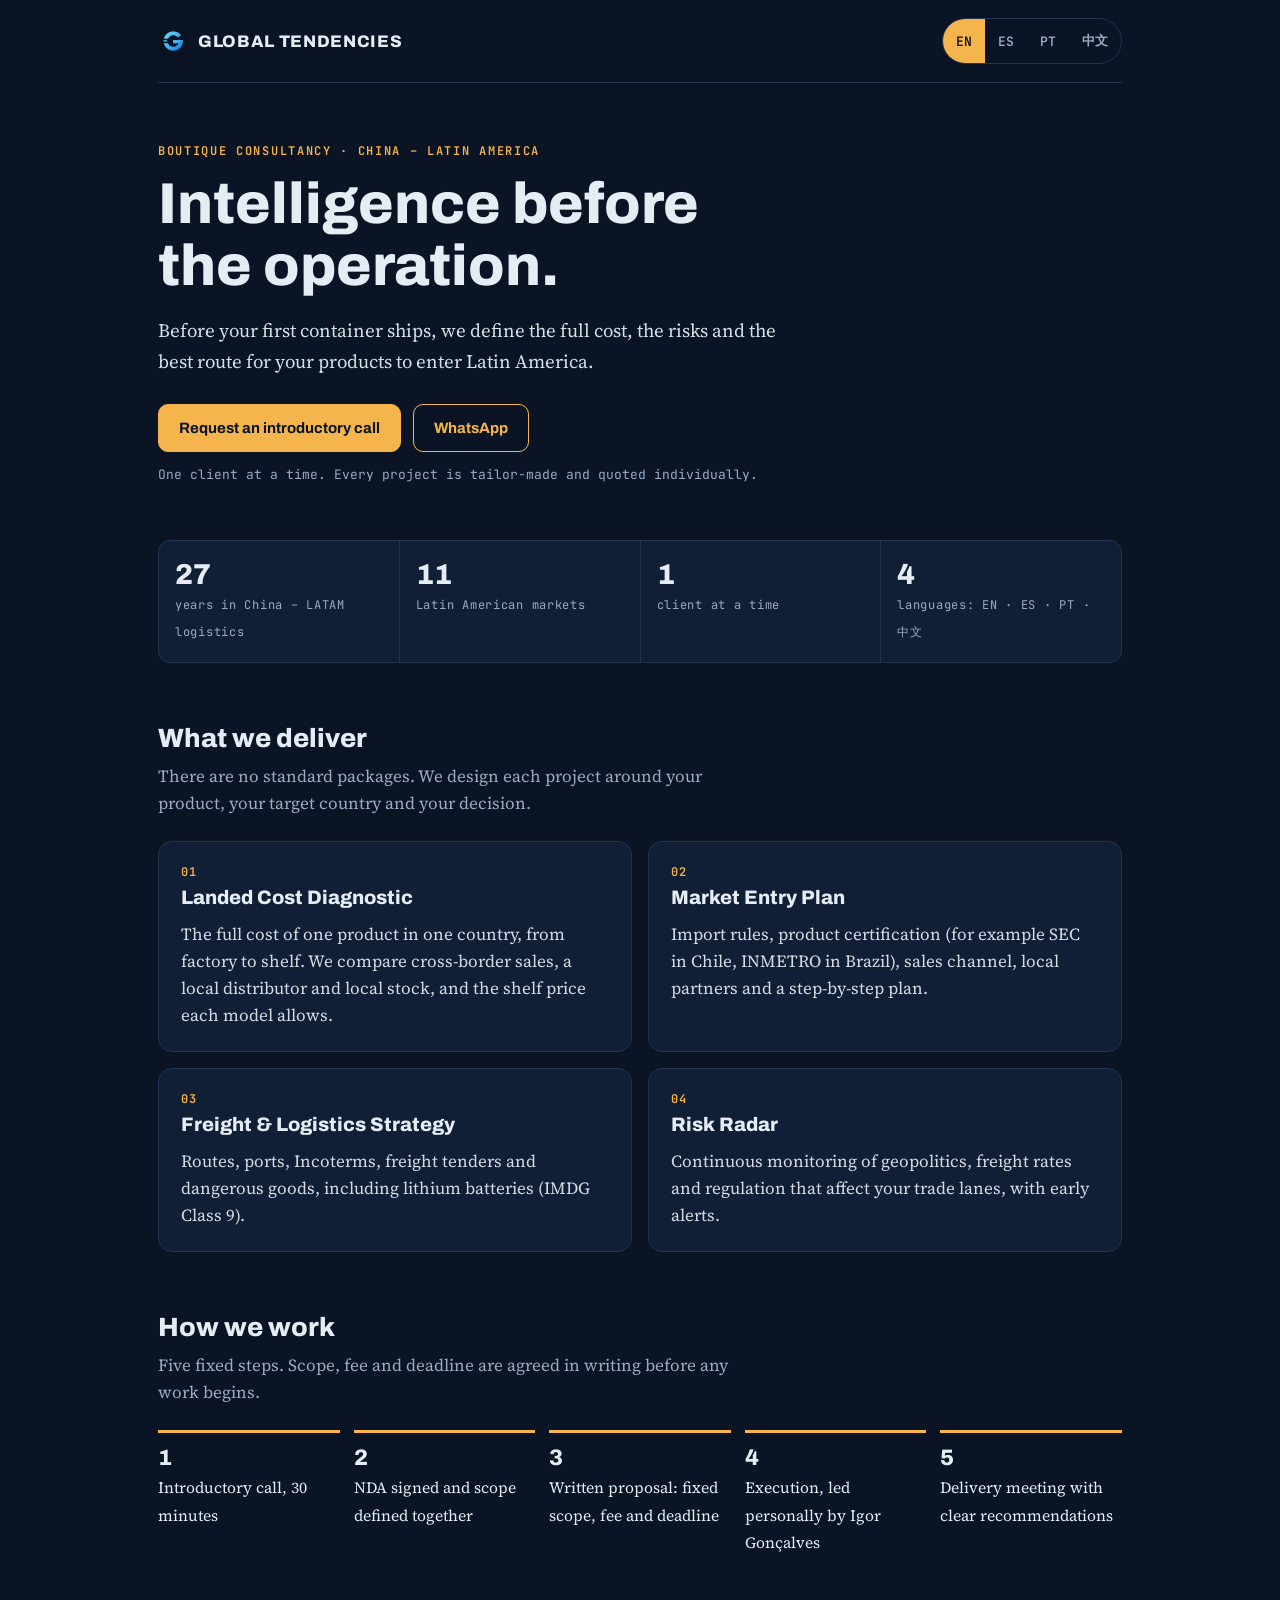
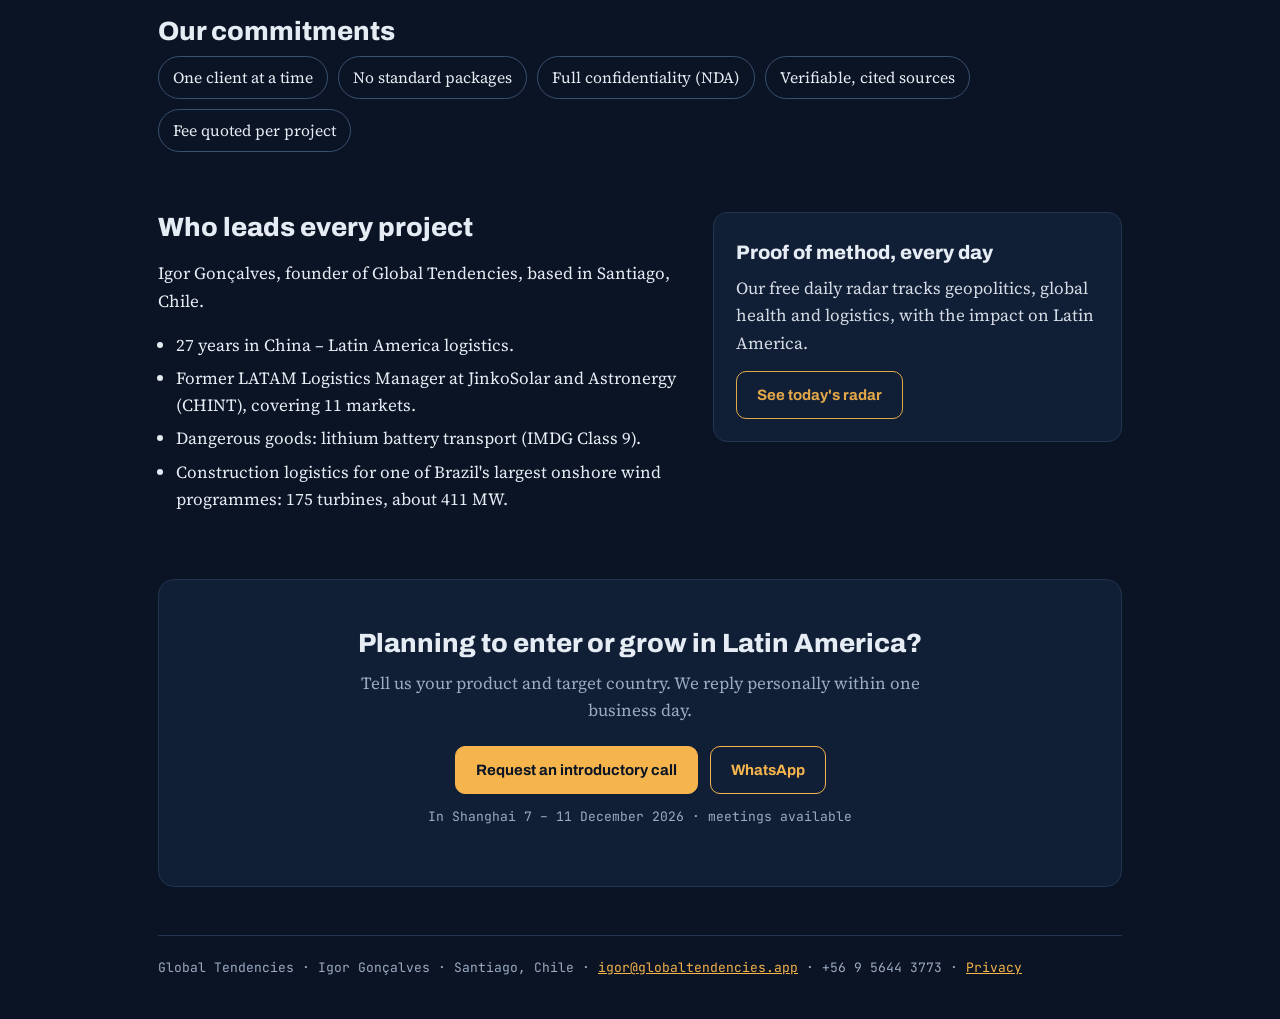
==== commit 5d8b66b3: "Consultoría: correo igor@globaltendencies.app Co-Authored-By: Claude Opus 5.5 <noreply@anthropic.com" ====
--- a/consultoria.html
+++ b/consultoria.html
@@ -19,6 +19,7 @@
 <style>
 :root{color-scheme:dark;--paper:#0A1424;--surface:#111F36;--rule:#22344F;--ink:#E6ECF4;--muted:#9AABC2;--accent:#F5B44C;--accent-ink:#0A1424;
 --display:"Archivo","Arial Narrow",Arial,sans-serif;--body:"Source Serif 4",Georgia,serif;--mono:"JetBrains Mono",ui-monospace,Menlo,Consolas,monospace}
+html[lang="zh-CN"] h1{max-width:none}
 html[lang="zh-CN"]{--display:"Noto Sans SC","Archivo",sans-serif;--body:"Noto Sans SC",Georgia,serif}
 *{box-sizing:border-box}
 body{margin:0;background:var(--paper);color:var(--ink);font:17px/1.6 var(--body);-webkit-font-smoothing:antialiased}
@@ -157,12 +158,12 @@
 </div>
 </main>
 
-<footer>Global Tendencies · Igor Gonçalves · Santiago, Chile · <a class="mailtxt" href="mailto:igor.chile@outlook.com">igor.chile@outlook.com</a> · +56 9 5644 3773 · <a href="privacidad.html" data-k="priv">Privacy</a></footer>
+<footer>Global Tendencies · Igor Gonçalves · Santiago, Chile · <a class="mailtxt" href="mailto:igor@globaltendencies.app">igor@globaltendencies.app</a> · +56 9 5644 3773 · <a href="privacidad.html" data-k="priv">Privacy</a></footer>
 </div>
 
 <script>
 (function(){
-var MAIL="igor.chile@outlook.com", WA="56956443773";
+var MAIL="igor@globaltendencies.app", WA="56956443773";
 var T={en:{},
 es:{kick:"Consultoría boutique · China – América Latina",h1:"Inteligencia antes de la operación.",lead:"Antes de que zarpe su primer contenedor, definimos el costo total, los riesgos y la mejor ruta para que sus productos entren a América Latina.",cta1:"Solicitar una conversación inicial",cta2:"WhatsApp",note:"Un cliente a la vez. Cada proyecto es a la medida y se cotiza de forma individual.",s1:"años en logística China – LATAM",s2:"mercados de América Latina",s3:"cliente a la vez",s4:"idiomas: EN · ES · PT · 中文",svc:"Qué entregamos",svcsub:"No hay paquetes estándar. Diseñamos cada proyecto en torno a su producto, su país de destino y su decisión.",c1t:"Diagnóstico de Costo Puesto",c1:"El costo total de un producto en un país, desde la fábrica hasta la góndola. Comparamos venta transfronteriza, distribuidor local y stock local, y el precio de venta que permite cada modelo.",c2t:"Plan de Entrada al Mercado",c2:"Reglas de importación, certificación del producto (por ejemplo SEC en Chile, INMETRO en Brasil), canal de venta, socios locales y un plan paso a paso.",c3t:"Estrategia de Fletes y Logística",c3:"Rutas, puertos, Incoterms, licitaciones de flete y carga peligrosa, incluidas baterías de litio (IMDG Clase 9).",c4t:"Radar de Riesgo",c4:"Monitoreo continuo de la geopolítica, los fletes y la regulación que afectan sus rutas, con alertas anticipadas.",how:"Cómo trabajamos",howsub:"Cinco pasos fijos. Alcance, honorarios y plazo se acuerdan por escrito antes de comenzar.",p1:"Conversación inicial, 30 minutos",p2:"Firma de NDA y definición conjunta del alcance",p3:"Propuesta escrita: alcance, honorarios y plazo cerrados",p4:"Ejecución, liderada personalmente por Igor Gonçalves",p5:"Reunión de entrega con recomendaciones claras",com:"Nuestros compromisos",m1:"Un cliente a la vez",m2:"Sin paquetes estándar",m3:"Confidencialidad total (NDA)",m4:"Fuentes verificables y citadas",m5:"Honorarios cotizados por proyecto",whot:"Quién lidera cada proyecto",whop:"Igor Gonçalves, fundador de Global Tendencies, con base en Santiago de Chile.",w1:"27 años en logística China – América Latina.",w2:"Ex LATAM Logistics Manager de JinkoSolar y Astronergy (CHINT), a cargo de 11 mercados.",w3:"Carga peligrosa: transporte de baterías de litio (IMDG Clase 9).",w4:"Logística de construcción de uno de los mayores programas eólicos terrestres de Brasil: 175 aerogeneradores, cerca de 411 MW.",radt:"Prueba del método, todos los días",radp:"Nuestro radar diario y gratuito sigue la geopolítica, la salud global y la logística, con el impacto para América Latina.",radb:"Ver el radar de hoy",fint:"¿Planea entrar o crecer en América Latina?",finp:"Cuéntenos su producto y su país de destino. Respondemos personalmente en un día hábil.",sha:"En Shanghái del 7 al 11 de diciembre de 2026 · reuniones disponibles",priv:"Privacidad"},
 pt:{kick:"Consultoria boutique · China – América Latina",h1:"Inteligência antes da operação.",lead:"Antes do seu primeiro contêiner zarpar, definimos o custo total, os riscos e a melhor rota para os seus produtos entrarem na América Latina.",cta1:"Solicitar uma conversa inicial",cta2:"WhatsApp",note:"Um cliente por vez. Cada projeto é sob medida e cotado individualmente.",s1:"anos em logística China – LATAM",s2:"mercados da América Latina",s3:"cliente por vez",s4:"idiomas: EN · ES · PT · 中文",svc:"O que entregamos",svcsub:"Não há pacotes padrão. Desenhamos cada projeto em torno do seu produto, do seu país de destino e da sua decisão.",c1t:"Diagnóstico de Custo Posto",c1:"O custo total de um produto em um país, da fábrica à prateleira. Comparamos venda cross-border, distribuidor local e estoque local, e o preço de venda que cada modelo permite.",c2t:"Plano de Entrada no Mercado",c2:"Regras de importação, certificação do produto (por exemplo SEC no Chile, INMETRO no Brasil), canal de venda, parceiros locais e um plano passo a passo.",c3t:"Estratégia de Frete e Logística",c3:"Rotas, portos, Incoterms, concorrências de frete e carga perigosa, incluindo baterias de lítio (IMDG Classe 9).",c4t:"Radar de Risco",c4:"Monitoramento contínuo da geopolítica, dos fretes e da regulação que afetam as suas rotas, com alertas antecipados.",how:"Como trabalhamos",howsub:"Cinco etapas fixas. Escopo, honorários e prazo são acordados por escrito antes de começar.",p1:"Conversa inicial, 30 minutos",p2:"Assinatura de NDA e definição conjunta do escopo",p3:"Proposta escrita: escopo, honorários e prazo fechados",p4:"Execução, conduzida pessoalmente por Igor Gonçalves",p5:"Reunião de entrega com recomendações claras",com:"Nossos compromissos",m1:"Um cliente por vez",m2:"Sem pacotes padrão",m3:"Confidencialidade total (NDA)",m4:"Fontes verificáveis e citadas",m5:"Honorários cotados por projeto",whot:"Quem conduz cada projeto",whop:"Igor Gonçalves, fundador da Global Tendencies, baseado em Santiago, Chile.",w1:"27 anos em logística China – América Latina.",w2:"Ex-LATAM Logistics Manager da JinkoSolar e da Astronergy (CHINT), responsável por 11 mercados.",w3:"Carga perigosa: transporte de baterias de lítio (IMDG Classe 9).",w4:"Logística de construção de um dos maiores programas eólicos terrestres do Brasil: 175 aerogeradores, cerca de 411 MW.",radt:"Prova do método, todos os dias",radp:"Nosso radar diário e gratuito acompanha geopolítica, saúde global e logística, com o impacto para a América Latina.",radb:"Ver o radar de hoje",fint:"Planeja entrar ou crescer na América Latina?",finp:"Conte-nos o seu produto e o país de destino. Respondemos pessoalmente em até um dia útil.",sha:"Em Xangai de 7 a 11 de dezembro de 2026 · reuniões disponíveis",priv:"Privacidade"},
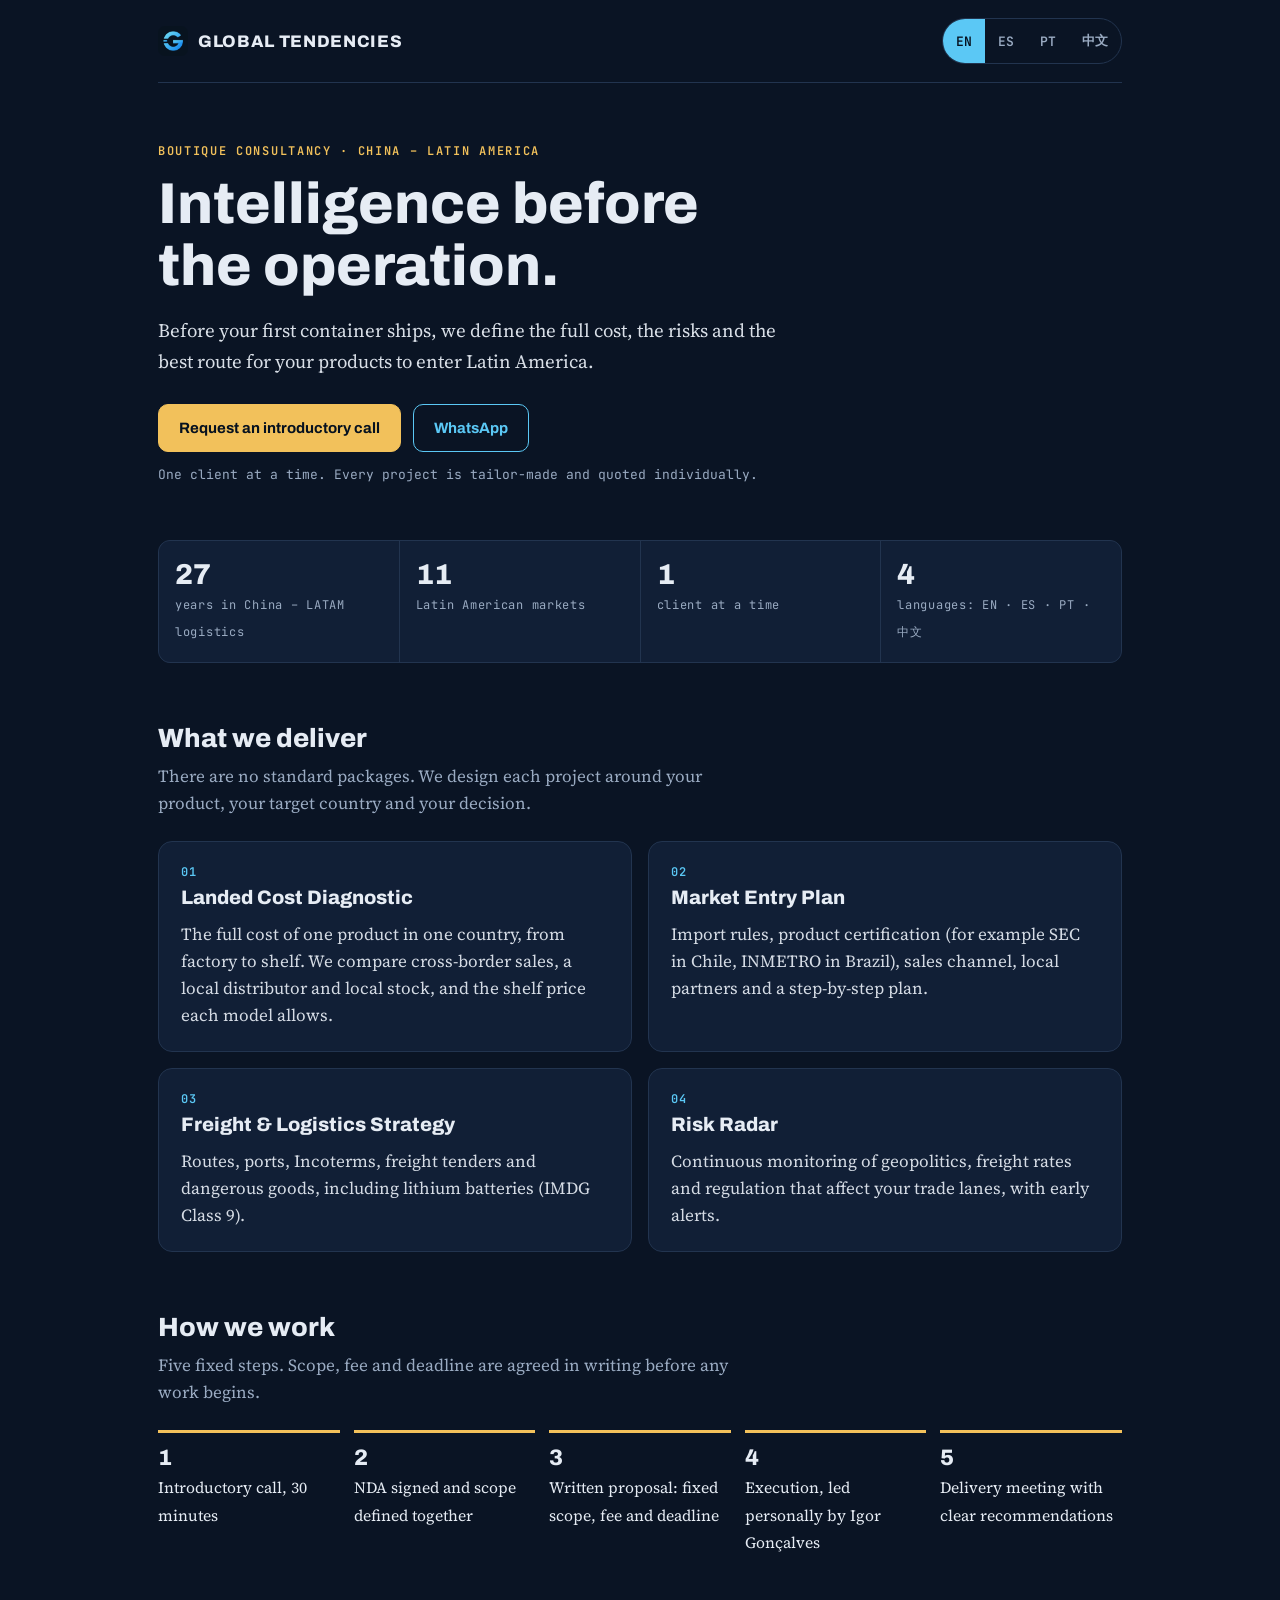
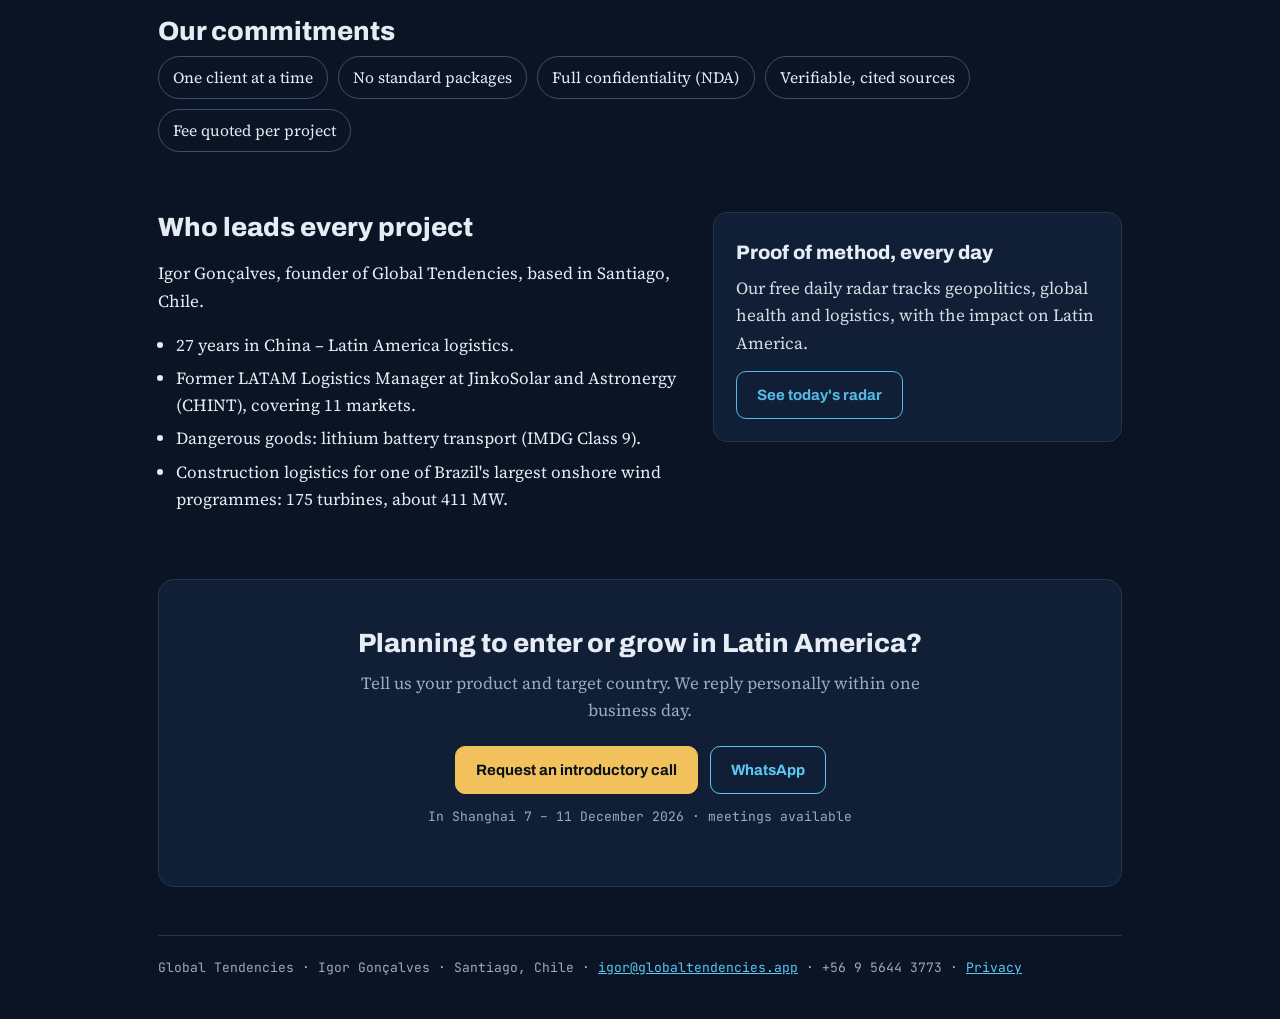
==== commit db06ddd2: "Puentes radar→consultoría, fuentes propias (sin Google) y paleta azul/dorado Co-Authored-By: Claude " ====
--- a/consultoria.html
+++ b/consultoria.html
@@ -13,14 +13,12 @@
 <meta property="og:image" content="https://globaltendencies.app/icons/og.png">
 <link rel="icon" href="icons/icon_32.png">
 <meta name="theme-color" content="#08131F">
-<link rel="preconnect" href="https://fonts.googleapis.com">
-<link rel="preconnect" href="https://fonts.gstatic.com" crossorigin>
-<link rel="stylesheet" href="https://fonts.googleapis.com/css2?family=Archivo:wdth,wght@75..100,500..800&family=Source+Serif+4:opsz,wght@8..60,400;8..60,600&family=JetBrains+Mono:wght@400;600&family=Noto+Sans+SC:wght@400;700&display=swap">
+<link rel="stylesheet" href="fonts/fonts.css">
 <style>
-:root{color-scheme:dark;--paper:#0A1424;--surface:#111F36;--rule:#22344F;--ink:#E6ECF4;--muted:#9AABC2;--accent:#F5B44C;--accent-ink:#0A1424;
+:root{color-scheme:dark;--paper:#0A1424;--surface:#111F36;--rule:#22344F;--ink:#E6ECF4;--muted:#9AABC2;--accent:#5BC8F5;--accent-ink:#06111F;--gold:#F2C15B;
 --display:"Archivo","Arial Narrow",Arial,sans-serif;--body:"Source Serif 4",Georgia,serif;--mono:"JetBrains Mono",ui-monospace,Menlo,Consolas,monospace}
 html[lang="zh-CN"] h1{max-width:none}
-html[lang="zh-CN"]{--display:"Noto Sans SC","Archivo",sans-serif;--body:"Noto Sans SC",Georgia,serif}
+html[lang="zh-CN"]{--display:"PingFang SC","Microsoft YaHei","Noto Sans SC","Archivo",sans-serif;--body:"PingFang SC","Microsoft YaHei","Noto Sans SC",sans-serif}
 *{box-sizing:border-box}
 body{margin:0;background:var(--paper);color:var(--ink);font:17px/1.6 var(--body);-webkit-font-smoothing:antialiased}
 a{color:var(--accent)}
@@ -32,12 +30,12 @@
 .seg button{background:none;border:0;color:var(--muted);font:600 13px var(--mono);padding:10px 13px;cursor:pointer;min-height:44px}
 .seg button.on{background:var(--accent);color:var(--accent-ink)}
 .hero{padding:60px 0 44px}
-.kicker{font:600 12px var(--mono);letter-spacing:.14em;text-transform:uppercase;color:var(--accent);margin:0 0 14px}
+.kicker{font:600 12px var(--mono);letter-spacing:.14em;text-transform:uppercase;color:var(--gold);margin:0 0 14px}
 h1{font:800 clamp(2.1rem,5.6vw,3.6rem)/1.08 var(--display);margin:0 0 18px;max-width:18ch;text-wrap:balance}
 .lead{font-size:1.18rem;max-width:62ch;margin:0 0 28px;opacity:.94}
 .cta{display:flex;flex-wrap:wrap;gap:12px}
 .btn{display:inline-flex;align-items:center;min-height:48px;padding:13px 20px;border-radius:10px;font:700 15px var(--display);text-decoration:none;border:1px solid var(--accent)}
-.btn.p{background:var(--accent);color:var(--accent-ink)}
+.btn.p{background:var(--gold);color:var(--accent-ink);border-color:var(--gold)}
 .btn.s{color:var(--accent)}
 .note{font:13px var(--mono);color:var(--muted);margin-top:14px}
 .stats{display:grid;grid-template-columns:repeat(4,minmax(0,1fr));gap:1px;background:var(--rule);border:1px solid var(--rule);border-radius:12px;overflow:hidden;margin:0 0 60px}
@@ -53,7 +51,7 @@
 .card h3{font:800 1.22rem/1.25 var(--display);margin:6px 0 10px}
 .card p{margin:0;opacity:.92}
 .steps{display:grid;grid-template-columns:repeat(5,minmax(0,1fr));gap:14px;list-style:none;margin:0;padding:0}
-.steps li{border-top:3px solid var(--accent);padding-top:12px}
+.steps li{border-top:3px solid var(--gold);padding-top:12px}
 .steps b{display:block;font:800 1.4rem "Archivo",sans-serif;margin-bottom:4px}
 .steps span{font-size:.98rem}
 .pills{display:flex;flex-wrap:wrap;gap:10px}
--- a/fonts/fonts.css
+++ b/fonts/fonts.css
@@ -0,0 +1,5 @@
+/* Fontes hospedadas no próprio site (sem Google Fonts: funciona também na China continental) */
+@font-face{font-family:"Archivo";font-style:normal;font-display:swap;font-weight:100 900;font-stretch:62% 125%;src:url(archivo.woff2) format("woff2")}
+@font-face{font-family:"Source Serif 4";font-style:normal;font-display:swap;font-weight:200 900;src:url(source-serif-4.woff2) format("woff2")}
+@font-face{font-family:"JetBrains Mono";font-style:normal;font-display:swap;font-weight:400;src:url(jetbrains-mono-400.woff2) format("woff2")}
+@font-face{font-family:"JetBrains Mono";font-style:normal;font-display:swap;font-weight:600 700;src:url(jetbrains-mono-600.woff2) format("woff2")}
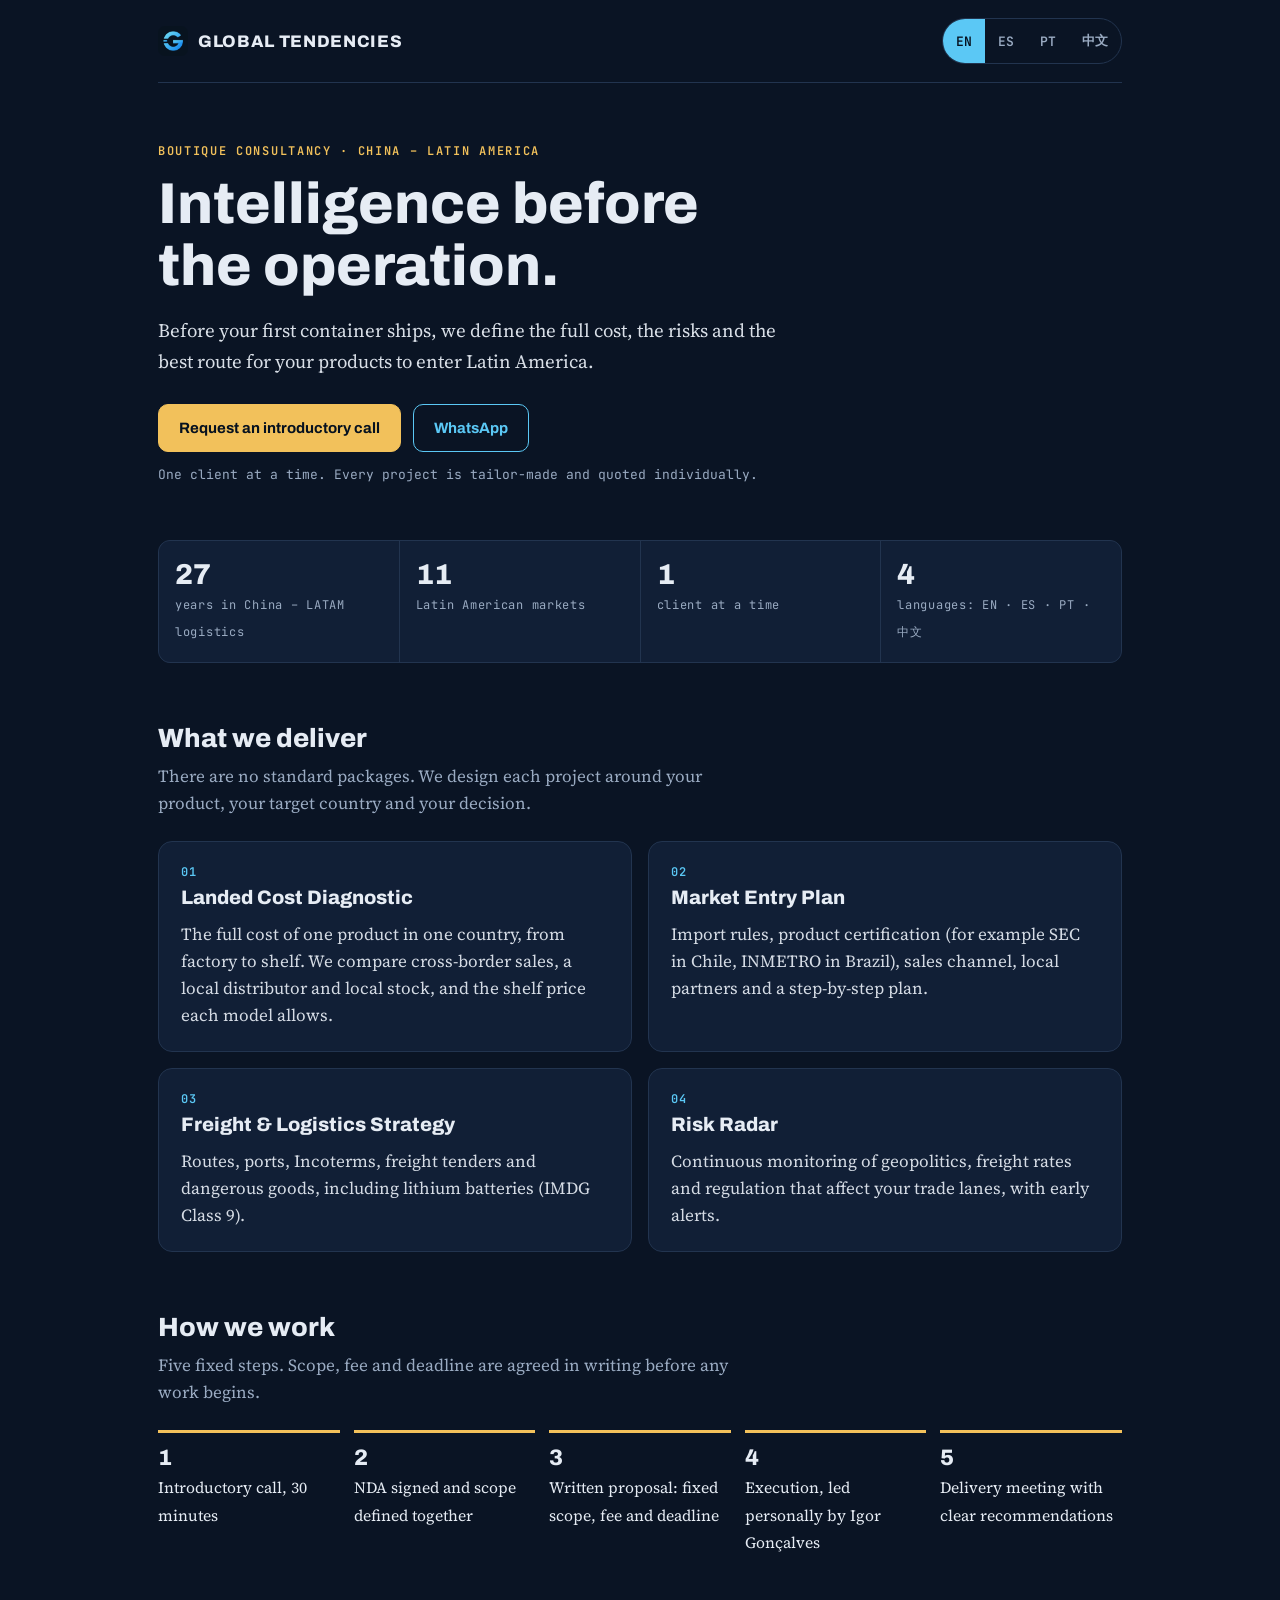
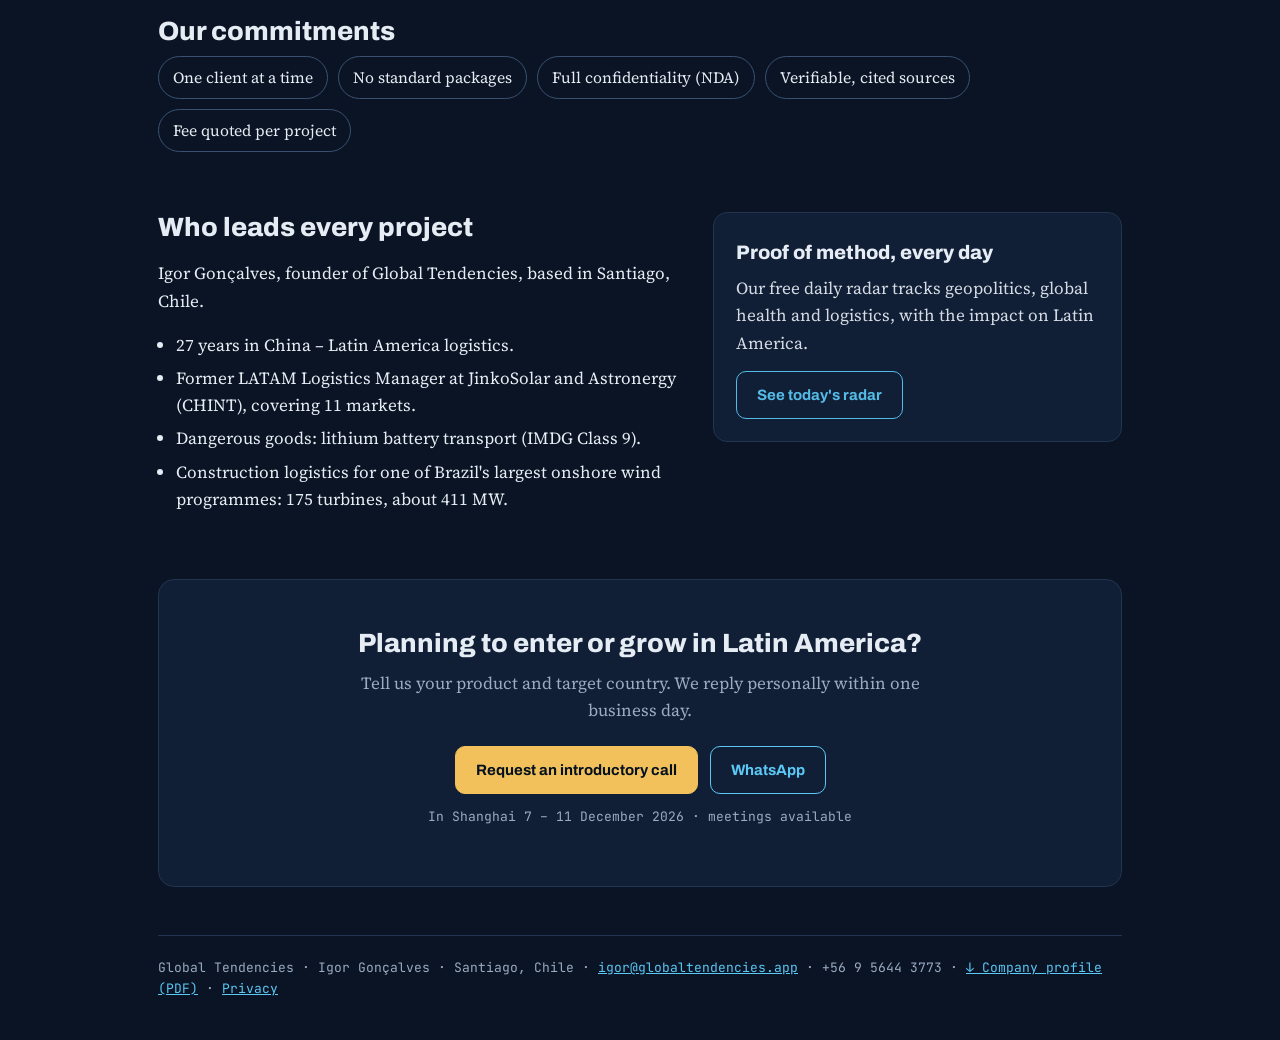
==== commit 6c71a5f8: "Perfil de la empresa en PDF (EN/中文) enlazado en el pie Co-Authored-By: Claude Opus 5.5 <noreply@anth" ====
--- a/consultoria.html
+++ b/consultoria.html
@@ -156,7 +156,7 @@
 </div>
 </main>
 
-<footer>Global Tendencies · Igor Gonçalves · Santiago, Chile · <a class="mailtxt" href="mailto:igor@globaltendencies.app">igor@globaltendencies.app</a> · +56 9 5644 3773 · <a href="privacidad.html" data-k="priv">Privacy</a></footer>
+<footer>Global Tendencies · Igor Gonçalves · Santiago, Chile · <a class="mailtxt" href="mailto:igor@globaltendencies.app">igor@globaltendencies.app</a> · +56 9 5644 3773 · <a class="pdf" href="files/GlobalTendencies_Profile_EN.pdf" target="_blank" rel="noopener">↓ PDF</a> · <a href="privacidad.html" data-k="priv">Privacy</a></footer>
 </div>
 
 <script>
@@ -177,6 +177,7 @@
   var ml="mailto:"+MAIL+"?subject="+encodeURIComponent(SUBJ[l])+"&body="+encodeURIComponent(MSG[l]);
   document.querySelectorAll("a.mail").forEach(function(a){a.href=ml;});
   document.querySelectorAll("a.wa").forEach(function(a){a.href="https://wa.me/"+WA;a.target="_blank";a.rel="noopener";});
+  document.querySelectorAll("a.pdf").forEach(function(a){a.href="files/GlobalTendencies_Profile_"+(l==="zh"?"ZH":"EN")+".pdf";a.textContent=({pt:"↓ Perfil (PDF, inglês)",es:"↓ Perfil (PDF, inglés)",en:"↓ Company profile (PDF)",zh:"↓ 公司简介（PDF）"})[l];});
   document.querySelectorAll(".seg button").forEach(function(b){b.classList.toggle("on",b.getAttribute("data-l")===l);});
   try{history.replaceState(null,"","?lang="+l);}catch(e){}
 }
